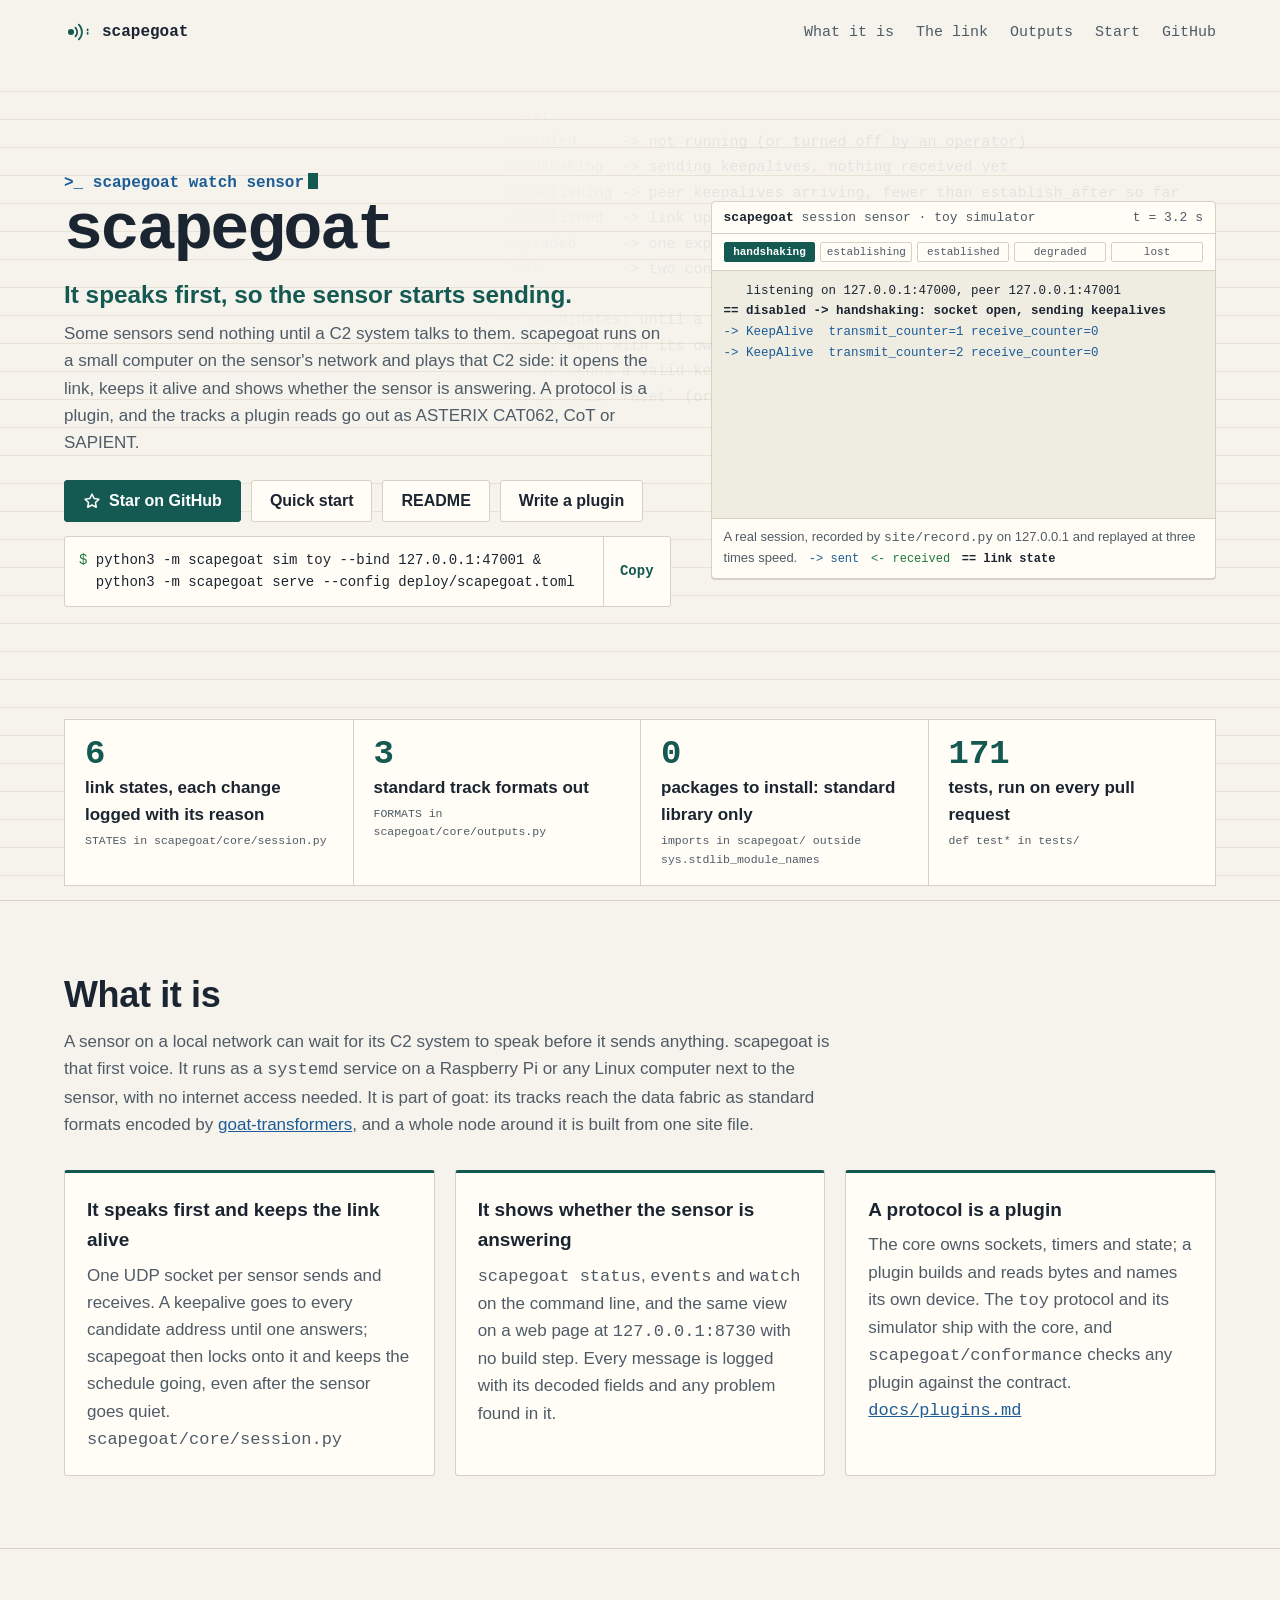
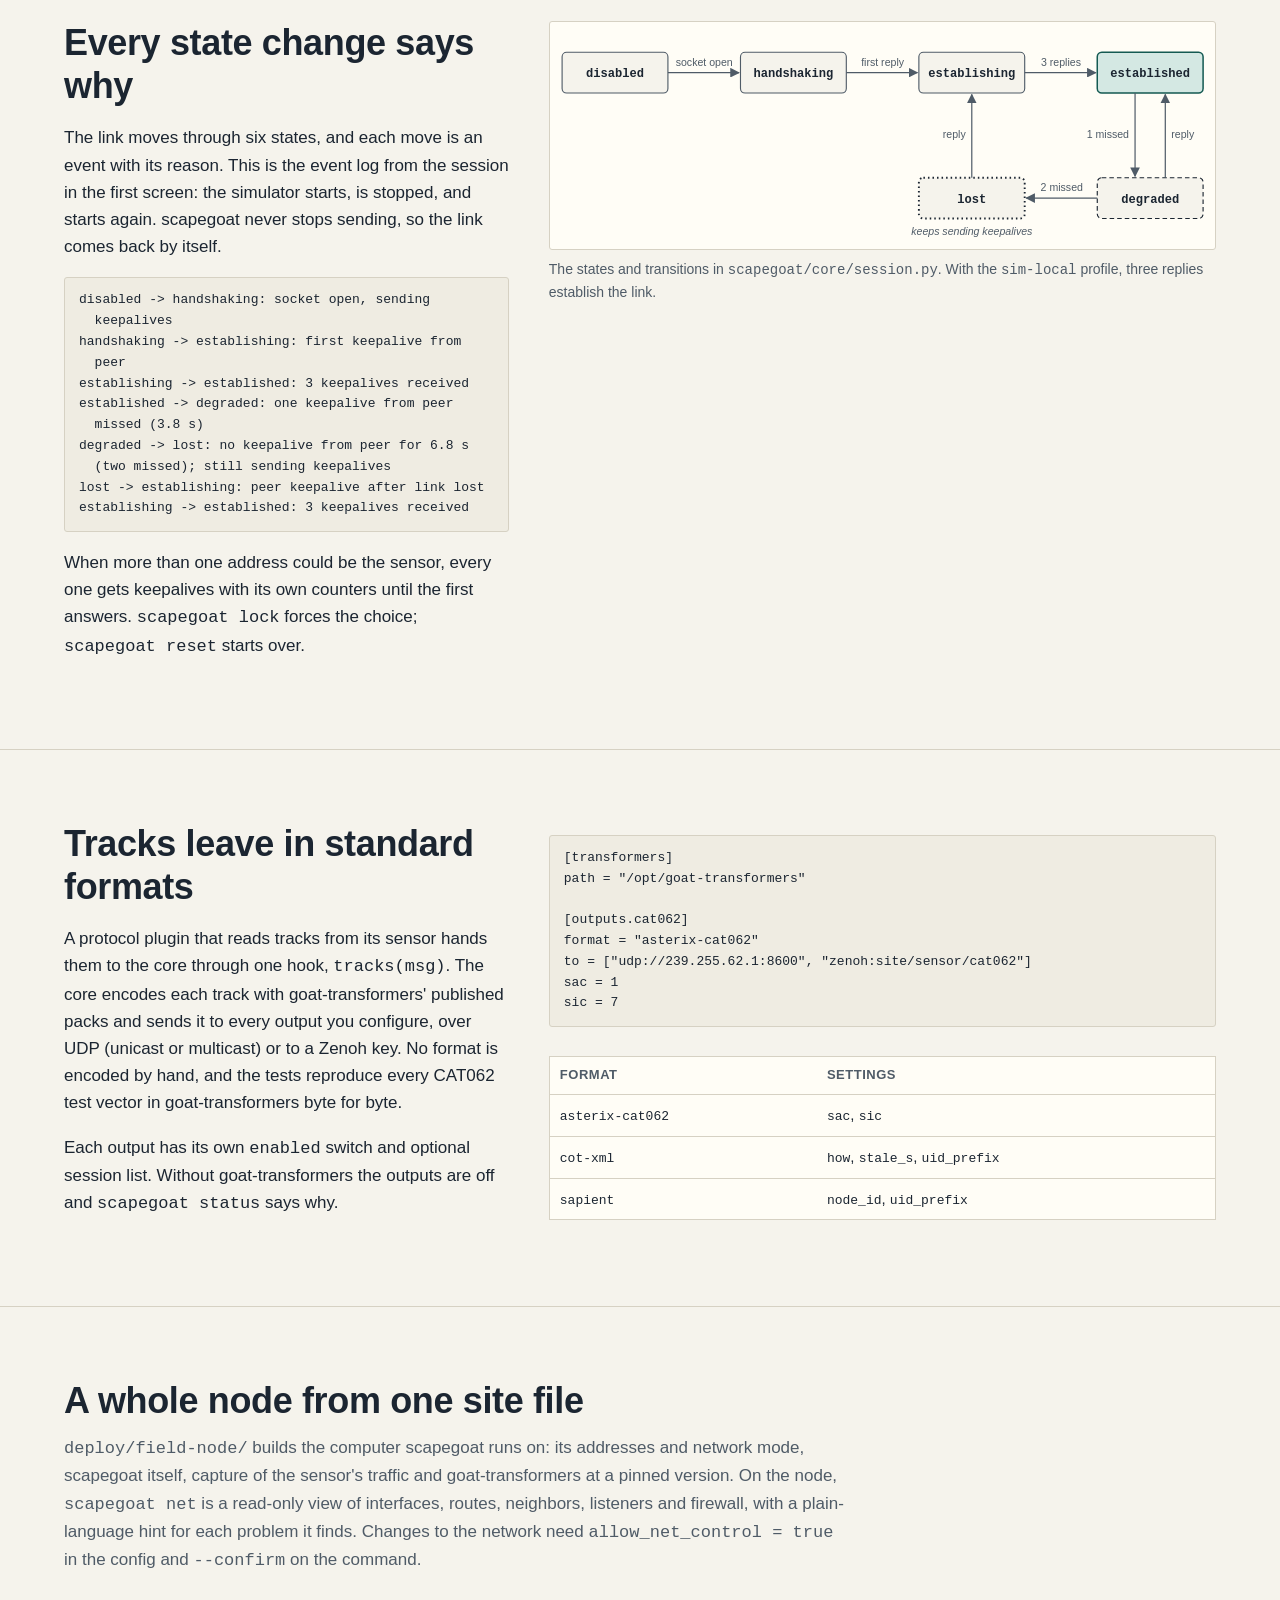
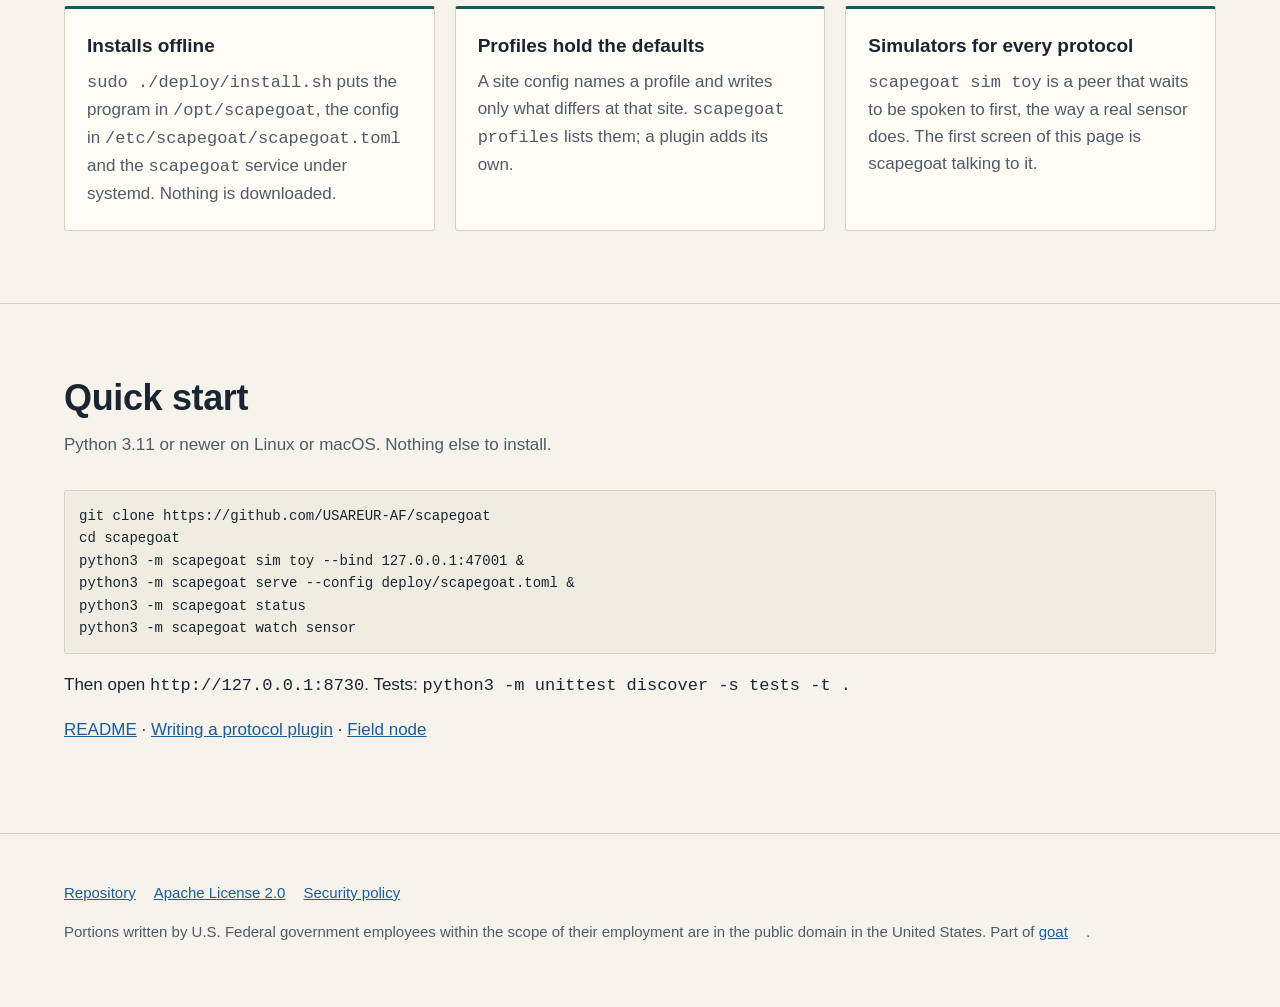
==== site/index.html @ dae33c32 "docs(site): a landing page that replays a real session against the toy simulator usareur-af.github.i" ====
<!doctype html>
<html lang="en">
<head>
<meta charset="utf-8">
<meta name="viewport" content="width=device-width, initial-scale=1">
<title>scapegoat: the C2 side of a sensor link</title>
<meta name="description" content="scapegoat speaks first, so a sensor that waits for its C2 system starts sending. It keeps the link alive, shows whether the sensor is answering, and sends its tracks on as ASTERIX, CoT or SAPIENT.">
<link rel="icon" href="assets/icon.svg" type="image/svg+xml">
<link rel="stylesheet" href="assets/site.css">
</head>
<body>
<div class="wrap">
  <header class="top">
    <a class="brand" href="#top"><img src="assets/icon.svg" width="28" height="28" alt="">scapegoat</a>
    <nav aria-label="Sections">
      <a href="#what">What it is</a><a href="#states">The link</a><a href="#outputs">Outputs</a><a href="#start">Start</a>
      <a class="gh" href="https://github.com/USAREUR-AF/scapegoat">GitHub</a>
    </nav>
  </header>
</div>

<main id="top">
<section class="hero" aria-labelledby="name">
<pre class="bgcode" aria-hidden="true">States:
  disabled     -> not running (or turned off by an operator)
  handshaking  -> sending keepalives, nothing received yet
  establishing -> peer keepalives arriving, fewer than establish_after so far
  established  -> link up
  degraded     -> one expected peer keepalive missed
  lost         -> two consecutive peer keepalives missed (keeps sending)

Peer candidates: until a sensor answers, every keepalive goes to EVERY candidate
address, each with its own LinkState (its own counters). The first candidate
whose IP sends a valid keepalive becomes the locked peer; the others are
dropped until `reset` (or a forced `lock`).</pre>
  <div class="wrap hero-grid">
    <div>
      <p class="prompt">&gt;_ scapegoat watch sensor<span class="cur" aria-hidden="true"></span></p>
      <h1 class="wordmark" id="name">scapegoat</h1>
      <p class="tagline">It speaks first, so the sensor starts sending.</p>
      <p class="lede">Some sensors send nothing until a C2 system talks to them. scapegoat runs on a small computer on the sensor's network and plays that C2 side: it opens the link, keeps it alive and shows whether the sensor is answering. A protocol is a plugin, and the tracks a plugin reads go out as ASTERIX CAT062, CoT or SAPIENT.</p>
      <div class="buttons">
        <a class="btn star" href="https://github.com/USAREUR-AF/scapegoat"><svg viewBox="0 0 24 24" aria-hidden="true"><path fill="none" stroke="currentColor" stroke-width="2" stroke-linejoin="round" d="M12 2.8l2.8 5.8 6.4.9-4.6 4.5 1.1 6.3L12 17.3l-5.7 3 1.1-6.3-4.6-4.5 6.4-.9z"/></svg>Star on GitHub</a>
        <a class="btn" href="#start">Quick start</a>
        <a class="btn" href="https://github.com/USAREUR-AF/scapegoat#readme">README</a>
        <a class="btn" href="https://github.com/USAREUR-AF/scapegoat/blob/main/docs/plugins.md">Write a plugin</a>
      </div>
      <div class="cmd"><pre data-box="command"><span class="ln"><span class="dollar">$ </span><code id="c-start">python3 <span class="w">-m</span> scapegoat sim toy <span class="w">--bind</span> <span class="w">127.0.0.1:47001</span> &amp; python3 <span class="w">-m</span> scapegoat serve <span class="w">--config</span> <span class="w">deploy/scapegoat.toml</span></code></span></pre><button class="copy" type="button" data-copy="c-start">Copy</button></div>
    </div>

    <div class="stage" role="img" aria-label="A recorded scapegoat session against the toy simulator, replayed. scapegoat sends keepalives with no answer, the simulator starts and answers, and the link goes from handshaking to establishing to established. The simulator is stopped: one missed keepalive makes the link degraded, a second makes it lost, and scapegoat keeps sending. The simulator starts again and the link is established again.">
      <div class="stage-head"><span><b>scapegoat</b> session sensor &middot; toy simulator</span><span id="stage-clock">t = 37.9 s</span></div>
      <ol class="ladder" id="ladder" aria-hidden="true">
        <li data-s="handshaking">handshaking</li><li data-s="establishing">establishing</li><li data-s="established" class="on">established</li><li data-s="degraded">degraded</li><li data-s="lost">lost</li>
      </ol>
      <pre class="stage-lines" id="stage-lines" aria-hidden="true"><span class="st">== lost -&gt; establishing: peer keepalive after link lost</span>
<span class="rx">&lt;- Data       payload='tick 1'</span>
<span class="rx">&lt;- KeepAlive  transmit_counter=2 receive_counter=10</span>
<span class="tx">-&gt; KeepAlive  transmit_counter=11 receive_counter=2</span>
<span class="rx">&lt;- Data       payload='tick 2'</span>
<span class="rx">&lt;- KeepAlive  transmit_counter=3 receive_counter=11</span>
<span class="st">== establishing -&gt; established: 3 keepalives received</span>
<span class="tx">-&gt; KeepAlive  transmit_counter=12 receive_counter=3</span></pre>
      <div class="stage-foot">A real session, recorded by <code>site/record.py</code> on 127.0.0.1 and replayed at three times speed. <span class="k-tx">-&gt; sent</span> <span class="k-rx">&lt;- received</span> <span class="k-st">== link state</span></div>
    </div>
  </div>

  <div class="wrap">
    <div class="numbers">
      <div><span class="n" data-measure="states">6</span><span class="l">link states, each change logged with its reason</span><code>STATES in scapegoat/core/session.py</code></div>
      <div><span class="n" data-measure="formats">3</span><span class="l">standard track formats out</span><code>FORMATS in scapegoat/core/outputs.py</code></div>
      <div><span class="n" data-measure="packages">0</span><span class="l">packages to install: standard library only</span><code>imports in scapegoat/ outside sys.stdlib_module_names</code></div>
      <div><span class="n" data-measure="tests">171</span><span class="l">tests, run on every pull request</span><code>def test* in tests/</code></div>
    </div>
  </div>
</section>

<section class="band" id="what">
  <div class="wrap">
    <h2>What it is</h2>
    <p class="sub">A sensor on a local network can wait for its C2 system to speak before it sends anything. scapegoat is that first voice. It runs as a <code>systemd</code> service on a Raspberry Pi or any Linux computer next to the sensor, with no internet access needed. It is part of goat: its tracks reach the data fabric as standard formats encoded by <a href="https://usareur-af.github.io/goat-transformers/">goat-transformers</a>, and a whole node around it is built from one site file.</p>
    <div class="cards">
      <div class="card"><h3>It speaks first and keeps the link alive</h3><p>One UDP socket per sensor sends and receives. A keepalive goes to every candidate address until one answers; scapegoat then locks onto it and keeps the schedule going, even after the sensor goes quiet. <code>scapegoat/core/session.py</code></p></div>
      <div class="card"><h3>It shows whether the sensor is answering</h3><p><code>scapegoat status</code>, <code>events</code> and <code>watch</code> on the command line, and the same view on a web page at <code>127.0.0.1:8730</code> with no build step. Every message is logged with its decoded fields and any problem found in it.</p></div>
      <div class="card"><h3>A protocol is a plugin</h3><p>The core owns sockets, timers and state; a plugin builds and reads bytes and names its own device. The <code>toy</code> protocol and its simulator ship with the core, and <code>scapegoat/conformance</code> checks any plugin against the contract. <a href="https://github.com/USAREUR-AF/scapegoat/blob/main/docs/plugins.md"><code>docs/plugins.md</code></a></p></div>
    </div>
  </div>
</section>

<section class="band" id="states">
  <div class="wrap feature">
    <div>
      <h2>Every state change says why</h2>
      <p>The link moves through six states, and each move is an event with its reason. This is the event log from the session in the first screen: the simulator starts, is stopped, and starts again. scapegoat never stops sending, so the link comes back by itself.</p>
      <pre class="json" data-box="output" id="event-log"><span class="ln">disabled -&gt; handshaking: socket open, sending keepalives</span><span class="ln">handshaking -&gt; establishing: first keepalive from peer</span><span class="ln">establishing -&gt; established: 3 keepalives received</span><span class="ln">established -&gt; degraded: one keepalive from peer missed (3.8 s)</span><span class="ln">degraded -&gt; lost: no keepalive from peer for 6.8 s (two missed); still sending keepalives</span><span class="ln">lost -&gt; establishing: peer keepalive after link lost</span><span class="ln">establishing -&gt; established: 3 keepalives received</span></pre>
      <p>When more than one address could be the sensor, every one gets keepalives with its own counters until the first answers. <code>scapegoat lock</code> forces the choice; <code>scapegoat reset</code> starts over.</p>
    </div>
    <figure>
      <svg class="fsm" viewBox="0 0 880 300" role="img" aria-label="The link state machine. disabled goes to handshaking when the socket opens. handshaking goes to establishing on the first reply. establishing goes to established after three replies. established goes to degraded when one keepalive is missed; degraded goes back to established on a reply, or to lost when a second is missed. lost goes to establishing on a reply.">
        <defs><marker id="ah" viewBox="0 0 10 10" refX="9" refY="5" markerWidth="8" markerHeight="8" orient="auto-start-reverse"><path d="M0 0L10 5L0 10z" class="fh"/></marker></defs>
        <g class="b"><rect x="16" y="40" width="140" height="54" rx="6"/><text x="86" y="73">disabled</text></g>
        <g class="b"><rect x="252" y="40" width="140" height="54" rx="6"/><text x="322" y="73">handshaking</text></g>
        <g class="b"><rect x="488" y="40" width="140" height="54" rx="6"/><text x="558" y="73">establishing</text></g>
        <g class="b up"><rect x="724" y="40" width="140" height="54" rx="6"/><text x="794" y="73">established</text></g>
        <g class="b dn"><rect x="488" y="206" width="140" height="54" rx="6"/><text x="558" y="239">lost</text></g>
        <g class="b dg"><rect x="724" y="206" width="140" height="54" rx="6"/><text x="794" y="239">degraded</text></g>
        <path class="a" d="M156 67H250" marker-end="url(#ah)"/><text class="l" x="204" y="58">socket open</text>
        <path class="a" d="M392 67H486" marker-end="url(#ah)"/><text class="l" x="440" y="58">first reply</text>
        <path class="a" d="M628 67H722" marker-end="url(#ah)"/><text class="l" x="676" y="58">3 replies</text>
        <path class="a" d="M774 94V204" marker-end="url(#ah)"/><text class="l e" x="766" y="154">1 missed</text>
        <path class="a" d="M814 206V96" marker-end="url(#ah)"/><text class="l s" x="822" y="154">reply</text>
        <path class="a" d="M724 233H630" marker-end="url(#ah)"/><text class="l" x="677" y="224">2 missed</text>
        <path class="a" d="M558 206V96" marker-end="url(#ah)"/><text class="l e" x="550" y="154">reply</text>
        <text class="n" x="558" y="282">keeps sending keepalives</text>
      </svg>
      <figcaption>The states and transitions in <code>scapegoat/core/session.py</code>. With the <code>sim-local</code> profile, three replies establish the link.</figcaption>
    </figure>
  </div>
</section>

<section class="band" id="outputs">
  <div class="wrap feature">
    <div>
      <h2>Tracks leave in standard formats</h2>
      <p>A protocol plugin that reads tracks from its sensor hands them to the core through one hook, <code>tracks(msg)</code>. The core encodes each track with goat-transformers' published packs and sends it to every output you configure, over UDP (unicast or multicast) or to a Zenoh key. No format is encoded by hand, and the tests reproduce every CAT062 test vector in goat-transformers byte for byte.</p>
      <p>Each output has its own <code>enabled</code> switch and optional session list. Without goat-transformers the outputs are off and <code>scapegoat status</code> says why.</p>
    </div>
    <div>
      <pre class="json" data-box="output"><span class="ln">[transformers]</span><span class="ln">path = "/opt/goat-transformers"</span><span class="ln"> </span><span class="ln">[outputs.cat062]</span><span class="ln">format = "asterix-cat062"</span><span class="ln">to = ["udp://239.255.62.1:8600", "zenoh:site/sensor/cat062"]</span><span class="ln">sac = 1</span><span class="ln">sic = 7</span></pre>
      <div class="scroll"><table>
        <thead><tr><th>Format</th><th>Settings</th></tr></thead>
        <tbody>
          <tr><td><code>asterix-cat062</code></td><td><code>sac</code>, <code>sic</code></td></tr>
          <tr><td><code>cot-xml</code></td><td><code>how</code>, <code>stale_s</code>, <code>uid_prefix</code></td></tr>
          <tr><td><code>sapient</code></td><td><code>node_id</code>, <code>uid_prefix</code></td></tr>
        </tbody>
      </table></div>
    </div>
  </div>
</section>

<section class="band" id="node">
  <div class="wrap">
    <h2>A whole node from one site file</h2>
    <p class="sub"><code>deploy/field-node/</code> builds the computer scapegoat runs on: its addresses and network mode, scapegoat itself, capture of the sensor's traffic and goat-transformers at a pinned version. On the node, <code>scapegoat net</code> is a read-only view of interfaces, routes, neighbors, listeners and firewall, with a plain-language hint for each problem it finds. Changes to the network need <code>allow_net_control = true</code> in the config and <code>--confirm</code> on the command.</p>
    <div class="cards">
      <div class="card"><h3>Installs offline</h3><p><code>sudo ./deploy/install.sh</code> puts the program in <code>/opt/scapegoat</code>, the config in <code>/etc/scapegoat/scapegoat.toml</code> and the <code>scapegoat</code> service under systemd. Nothing is downloaded.</p></div>
      <div class="card"><h3>Profiles hold the defaults</h3><p>A site config names a profile and writes only what differs at that site. <code>scapegoat profiles</code> lists them; a plugin adds its own.</p></div>
      <div class="card"><h3>Simulators for every protocol</h3><p><code>scapegoat sim toy</code> is a peer that waits to be spoken to first, the way a real sensor does. The first screen of this page is scapegoat talking to it.</p></div>
    </div>
  </div>
</section>

<section class="band" id="start">
  <div class="wrap">
    <h2>Quick start</h2>
    <p class="sub">Python 3.11 or newer on Linux or macOS. Nothing else to install.</p>
    <pre class="block" data-box="command"><span class="ln">git clone <span class="w">https://github.com/USAREUR-AF/scapegoat</span>
</span><span class="ln">cd <span class="w">scapegoat</span>
</span><span class="ln">python3 -m scapegoat sim toy --bind 127.0.0.1:47001 &amp;
</span><span class="ln">python3 -m scapegoat serve --config <span class="w">deploy/scapegoat.toml</span> &amp;
</span><span class="ln">python3 -m scapegoat status
</span><span class="ln">python3 -m scapegoat watch sensor</span></pre>
    <p>Then open <code>http://127.0.0.1:8730</code>. Tests: <code>python3 -m unittest discover -s tests -t .</code></p>
    <p><a href="https://github.com/USAREUR-AF/scapegoat#readme">README</a> &middot; <a href="https://github.com/USAREUR-AF/scapegoat/blob/main/docs/plugins.md">Writing a protocol plugin</a> &middot; <a href="https://github.com/USAREUR-AF/scapegoat/blob/main/deploy/field-node/README.md">Field node</a></p>
  </div>
</section>
</main>

<footer>
  <div class="wrap">
    <p><a href="https://github.com/USAREUR-AF/scapegoat">Repository</a><a href="https://github.com/USAREUR-AF/scapegoat/blob/main/LICENSE">Apache License 2.0</a><a href="https://github.com/USAREUR-AF/scapegoat/blob/main/SECURITY.md">Security policy</a></p>
    <p>Portions written by U.S. Federal government employees within the scope of their employment are in the public domain in the United States. Part of <a href="https://github.com/USAREUR-AF/goatcore">goat</a>.</p>
  </div>
</footer>
<script src="assets/site.js" defer></script>
</body>
</html>
---- site/assets/site.css ----
/* A radio operator's log: ruled paper, the call (sent) in ink blue, the answer
   (received) in dark green, the state of the link on its own line. A missed answer
   is shown dashed and grey, never red. System fonts only. */
:root {
  --paper: #f5f3ec; --panel: #fffdf6; --ink: #1b2531; --quiet: #4f5b67; --rule: #d6d1c3; --grid: #e7e2d4;
  --accent: #145a52; --accent-soft: #d4e8e3; --on-accent: #ffffff; --track: #1d5c97; --track-2: #4a5a6a;
  --good: #1f7a3d; --bad: #8a2a1f; --code-bg: #efece2;
  --mono: ui-monospace, "SF Mono", SFMono-Regular, Menlo, Consolas, "Liberation Mono", monospace;
  --sans: -apple-system, BlinkMacSystemFont, "Segoe UI", "Noto Sans", Helvetica, Arial, sans-serif;
  color-scheme: light dark;
}
@media (prefers-color-scheme: dark) {
  :root {
    --paper: #0d1520; --panel: #111c29; --ink: #e5ebf1; --quiet: #9eabb8; --rule: #253344; --grid: #172331;
    --accent: #6fd0c0; --accent-soft: #15302c; --on-accent: #0e140c; --track: #7db8ec; --track-2: #a9b6c3;
    --good: #5fcf86; --bad: #ee9082; --code-bg: #0a111a;
  }
}
* { box-sizing: border-box; }
html { scroll-behavior: smooth; }
@media (prefers-reduced-motion: reduce) { html { scroll-behavior: auto; } }
body { margin: 0; background: var(--paper); color: var(--ink); font: 17px/1.6 var(--sans); }
a { color: var(--track); }
a:focus-visible, button:focus-visible { outline: 3px solid var(--accent); outline-offset: 2px; }
code, pre { font-family: var(--mono); }
.wrap { max-width: 1200px; margin: 0 auto; padding: 0 24px; }
@media (max-width: 600px) { .wrap { padding: 0 16px; } }

/* top bar */
.top { position: relative; z-index: 2; height: 64px; display: flex; align-items: center; justify-content: space-between; gap: 16px; }
.brand { display: flex; align-items: center; gap: 10px; color: var(--ink); text-decoration: none; font: 700 16px var(--mono); }
.brand img { width: 28px; height: 28px; }
.top nav { display: flex; gap: 22px; font: 15px var(--mono); }
.top nav a { color: var(--quiet); text-decoration: none; }
.top nav a:hover { color: var(--ink); }
@media (max-width: 720px) { .top nav a:not(.gh) { display: none; } }

/* hero: fills the first screen; the numbers strip sits at its bottom edge */
.hero { position: relative; overflow: hidden; min-height: calc(100svh - 64px); display: flex; flex-direction: column;
  background-image: linear-gradient(var(--grid) 1px, transparent 1px);
  background-size: 100% 28px; background-position: 0 -1px; }
.bgcode { position: absolute; inset: 0 0 auto auto; width: 62%; margin: 0; padding: 40px 0 0; color: var(--ink); opacity: .07;
  font: 15px/1.7 var(--mono); white-space: pre; pointer-events: none; user-select: none;
  -webkit-mask-image: linear-gradient(90deg, transparent, #000 30%); mask-image: linear-gradient(90deg, transparent, #000 30%); }
.hero-grid { position: relative; flex: 1; display: grid; grid-template-columns: minmax(0, 1.2fr) minmax(0, 1fr); gap: 40px; align-items: center; padding-top: 24px; padding-bottom: 28px; }
.prompt { font: 600 16px var(--mono); color: var(--track); margin: 0 0 6px; }
.prompt .cur { display: inline-block; width: .6em; height: 1.05em; vertical-align: -.15em; background: var(--accent); margin-left: 4px; animation: blink 1.1s steps(1) infinite; }
@keyframes blink { 50% { opacity: 0; } }
.wordmark { font: 900 clamp(30px, 5.1vw, 80px)/1.02 var(--mono); letter-spacing: -0.04em; margin: 0; white-space: nowrap; }
.page-title { font: 900 clamp(28px, 4.2vw, 56px)/1.08 var(--mono); letter-spacing: -0.03em; margin: 0; }
.card h3 a { color: inherit; }
.tagline { font-weight: 700; font-size: clamp(19px, 1.9vw, 25px); line-height: 1.3; color: var(--accent); margin: 14px 0 10px; }
.lede { color: var(--quiet); margin: 0 0 24px; max-width: 38em; }
.buttons { display: flex; flex-wrap: wrap; gap: 10px; margin-bottom: 14px; }
.btn { display: inline-flex; align-items: center; gap: 8px; padding: 11px 18px; border: 1px solid var(--rule); background: var(--panel);
  color: var(--ink); font: 700 16px var(--sans); text-decoration: none; border-radius: 3px; }
.btn svg { width: 18px; height: 18px; }
.btn.star { background: var(--accent); border-color: var(--accent); color: var(--on-accent); }
.btn:hover { border-color: var(--ink); }
.cmd { display: flex; align-items: stretch; border: 1px solid var(--rule); background: var(--panel); border-radius: 3px; max-width: 640px; }
.cmd pre { flex: 1; margin: 0; padding: 12px 14px; font-size: 14px; overflow-x: auto; white-space: pre-wrap; overflow-wrap: anywhere; min-width: 0; }
.cmd .dollar { color: var(--good); user-select: none; }
.copy { border: 0; border-left: 1px solid var(--rule); background: none; color: var(--accent); font: 700 14px var(--mono); padding: 0 16px; cursor: pointer; }


/* numbers strip */
.numbers { position: relative; display: grid; grid-template-columns: repeat(4, 1fr); border: 1px solid var(--rule); background: var(--panel); margin-bottom: 14px; }
.numbers > div { padding: 16px 20px; border-left: 1px solid var(--rule); min-width: 0; }
.numbers > div:first-child { border-left: 0; }
.numbers .n { display: block; font: 800 34px/1.1 var(--mono); color: var(--accent); }
.numbers .l { display: block; font-weight: 700; }
.numbers code { display: block; font-size: 11.5px; color: var(--quiet); overflow-wrap: anywhere; margin-top: 4px; }

@media (max-width: 960px) {
  .hero-grid { grid-template-columns: minmax(0, 1fr); gap: 28px; }
  .bgcode { width: 100%; white-space: pre-wrap; overflow-wrap: anywhere; }
  .numbers { grid-template-columns: repeat(2, 1fr); }
  .numbers > div:nth-child(3) { border-left: 0; }
  .numbers > div:nth-child(n+3) { border-top: 1px solid var(--rule); }
}
@media (max-width: 600px) {
  .hero-grid { padding-top: 8px; }
  .prompt { font-size: 14px; }
  .bgcode { opacity: .045; }
  .lede { font-size: 16px; margin-bottom: 18px; }
  .btn { padding: 10px 14px; font-size: 15px; }
  .cmd pre { font-size: 12.5px; }
  .numbers .n { font-size: 26px; }
  .numbers > div { padding: 12px 14px; }
}

/* sections */
section.band { padding: 72px 0; border-top: 1px solid var(--rule); }
h2 { font-size: clamp(26px, 3vw, 36px); line-height: 1.2; margin: 0 0 12px; letter-spacing: -0.01em; }
h3 { font-size: 19px; margin: 0 0 6px; }
.sub { color: var(--quiet); max-width: 46em; margin: 0 0 32px; }
.cards { display: grid; grid-template-columns: repeat(3, 1fr); gap: 20px; }
.card { background: var(--panel); border: 1px solid var(--rule); border-top: 3px solid var(--accent); padding: 22px; border-radius: 3px; }
.card p { margin: 0; color: var(--quiet); }
.cards.four { grid-template-columns: repeat(4, 1fr); }
@media (max-width: 1100px) { .cards.four { grid-template-columns: repeat(2, 1fr); } }
@media (max-width: 860px) { .cards, .cards.four { grid-template-columns: 1fr; } }
.status { display: inline-block; font: 700 12px var(--mono); letter-spacing: .04em; text-transform: uppercase; color: var(--ink); border: 1px solid var(--quiet); border-radius: 2px; padding: 2px 7px; margin-bottom: 10px; }
.after .status, .card p .status { margin: 0; vertical-align: 1px; }
.after { margin: 28px 0 0; max-width: 46em; }
.feature { display: grid; grid-template-columns: minmax(0, 1fr) minmax(0, 1.5fr); gap: 40px; align-items: start; }
@media (max-width: 860px) { .feature { grid-template-columns: minmax(0, 1fr); } }
figure { margin: 0; }
figure img { width: 100%; height: auto; display: block; background: var(--panel); border: 1px solid var(--rule); border-radius: 3px; }
figcaption { font-size: 14px; color: var(--quiet); margin-top: 8px; }
.json { background: var(--code-bg); border: 1px solid var(--rule); padding: 12px 14px; font-size: 13px; overflow-x: auto; border-radius: 3px; white-space: pre-wrap; overflow-wrap: anywhere; }
table { border-collapse: collapse; width: 100%; font-size: 15px; }
th, td { text-align: left; padding: 8px 10px; border-bottom: 1px solid var(--rule); vertical-align: top; }
th { font-size: 13px; text-transform: uppercase; letter-spacing: .04em; color: var(--quiet); }
td code { font-size: 13px; overflow-wrap: anywhere; }
.scroll { overflow-x: auto; }
.num { font-family: var(--mono); color: var(--accent); font-weight: 700; }
pre.block { background: var(--code-bg); border: 1px solid var(--rule); padding: 14px; overflow-x: auto; font-size: 14px; border-radius: 3px; white-space: pre-wrap; overflow-wrap: anywhere; }
/* a command shows whole: it wraps at spaces, continuation lines hang two characters in (more for an indented line) */
.cmd pre .ln, pre.block .ln { display: block; padding-left: 2ch; text-indent: -2ch; }
/* output wraps too, its continuation lines hang by --hang */
.json .ln { display: block; padding-left: var(--hang, 2ch); text-indent: calc(-1 * var(--hang, 2ch)); }
/* a word with a hyphen or slash moves to the next line whole, and breaks only if it alone is wider than the box */
pre .ln .w { display: inline-block; max-width: 100%; text-indent: 0; }
footer { border-top: 1px solid var(--rule); padding: 32px 0 48px; color: var(--quiet); font-size: 15px; }
footer a { margin-right: 18px; }

/* the first screen's stage: the real artifact, replayed */
.stage { background: var(--panel); border: 1px solid var(--rule); border-radius: 4px; box-shadow: 0 1px 0 var(--rule); min-width: 0; }
.stage-head { display: flex; justify-content: space-between; gap: 12px; padding: 8px 12px; border-bottom: 1px solid var(--rule); font: 13px var(--mono); color: var(--quiet); }
.stage-head b { color: var(--ink); }
.stage-head span { white-space: nowrap; overflow: hidden; text-overflow: ellipsis; min-width: 0; }
.stage-lines { margin: 0; padding: 10px 12px; min-height: calc(8 * 1.65em + 20px); background: var(--code-bg); font: 12.5px/1.65 var(--mono); color: var(--quiet); white-space: pre-wrap; overflow-wrap: anywhere; }
.stage-lines .ev { color: var(--accent); font-weight: 700; }
.stage-lines .in { color: var(--ink); }
.stage-foot { padding: 8px 12px; font-size: 13px; color: var(--quiet); border-top: 1px solid var(--rule); }

/* the link-state ladder above the replay */
.ladder { list-style: none; margin: 0; padding: 8px 12px; display: grid; grid-template-columns: repeat(5, minmax(0, 1fr)); gap: 5px; border-bottom: 1px solid var(--rule); }
.ladder li { font: 11px var(--mono); padding: 3px 1px; text-align: center; overflow: hidden; text-overflow: ellipsis; white-space: nowrap; border: 1px solid var(--rule); border-radius: 2px; color: var(--quiet); }
.ladder li.on { background: var(--accent); border-color: var(--accent); color: var(--on-accent); font-weight: 700; }
.ladder li.on[data-s="degraded"], .ladder li.on[data-s="lost"] { background: var(--panel); color: var(--ink); border: 2px dashed var(--ink); }
.stage .stage-lines { height: calc(11 * 1.65em + 20px); min-height: 0; overflow: hidden; }
@media (max-width: 600px) { .ladder { grid-template-columns: repeat(3, minmax(0, 1fr)); } .ladder li { font-size: 11px; } .stage .stage-lines { font-size: 11.5px; } }
.stage-lines .tx { color: var(--track); }
.stage-lines .rx { color: var(--good); }
.stage-lines .st { color: var(--ink); font-weight: 700; }
.stage-lines .st.warn { border-bottom: 1px dashed var(--quiet); }
.stage-foot span { font-family: var(--mono); font-size: 12px; margin-left: 8px; white-space: nowrap; }
.stage-foot .k-tx { color: var(--track); } .stage-foot .k-rx { color: var(--good); } .stage-foot .k-st { color: var(--ink); font-weight: 700; }

/* the state machine figure */
.fsm { width: 100%; height: auto; display: block; background: var(--panel); border: 1px solid var(--rule); border-radius: 3px; }
.fsm .b rect { fill: var(--paper); stroke: var(--quiet); stroke-width: 1.5; }
.fsm .b.up rect { fill: var(--accent-soft); stroke: var(--accent); stroke-width: 2; }
.fsm .b.dg rect, .fsm .b.dn rect { stroke: var(--ink); stroke-dasharray: 6 4; }
.fsm .b.dn rect { stroke-dasharray: 2 4; stroke-width: 2.5; }
.fsm text { font: 600 16px var(--mono); fill: var(--ink); text-anchor: middle; }
.fsm .a { stroke: var(--quiet); stroke-width: 1.6; fill: none; }
.fsm .fh { fill: var(--quiet); }
.fsm .l { font: 14px var(--sans); fill: var(--quiet); }
.fsm .l.e { text-anchor: end; } .fsm .l.s { text-anchor: start; }
.fsm .n { font: italic 14px var(--sans); fill: var(--quiet); }
#outputs table { margin-top: 16px; background: var(--panel); border: 1px solid var(--rule); }
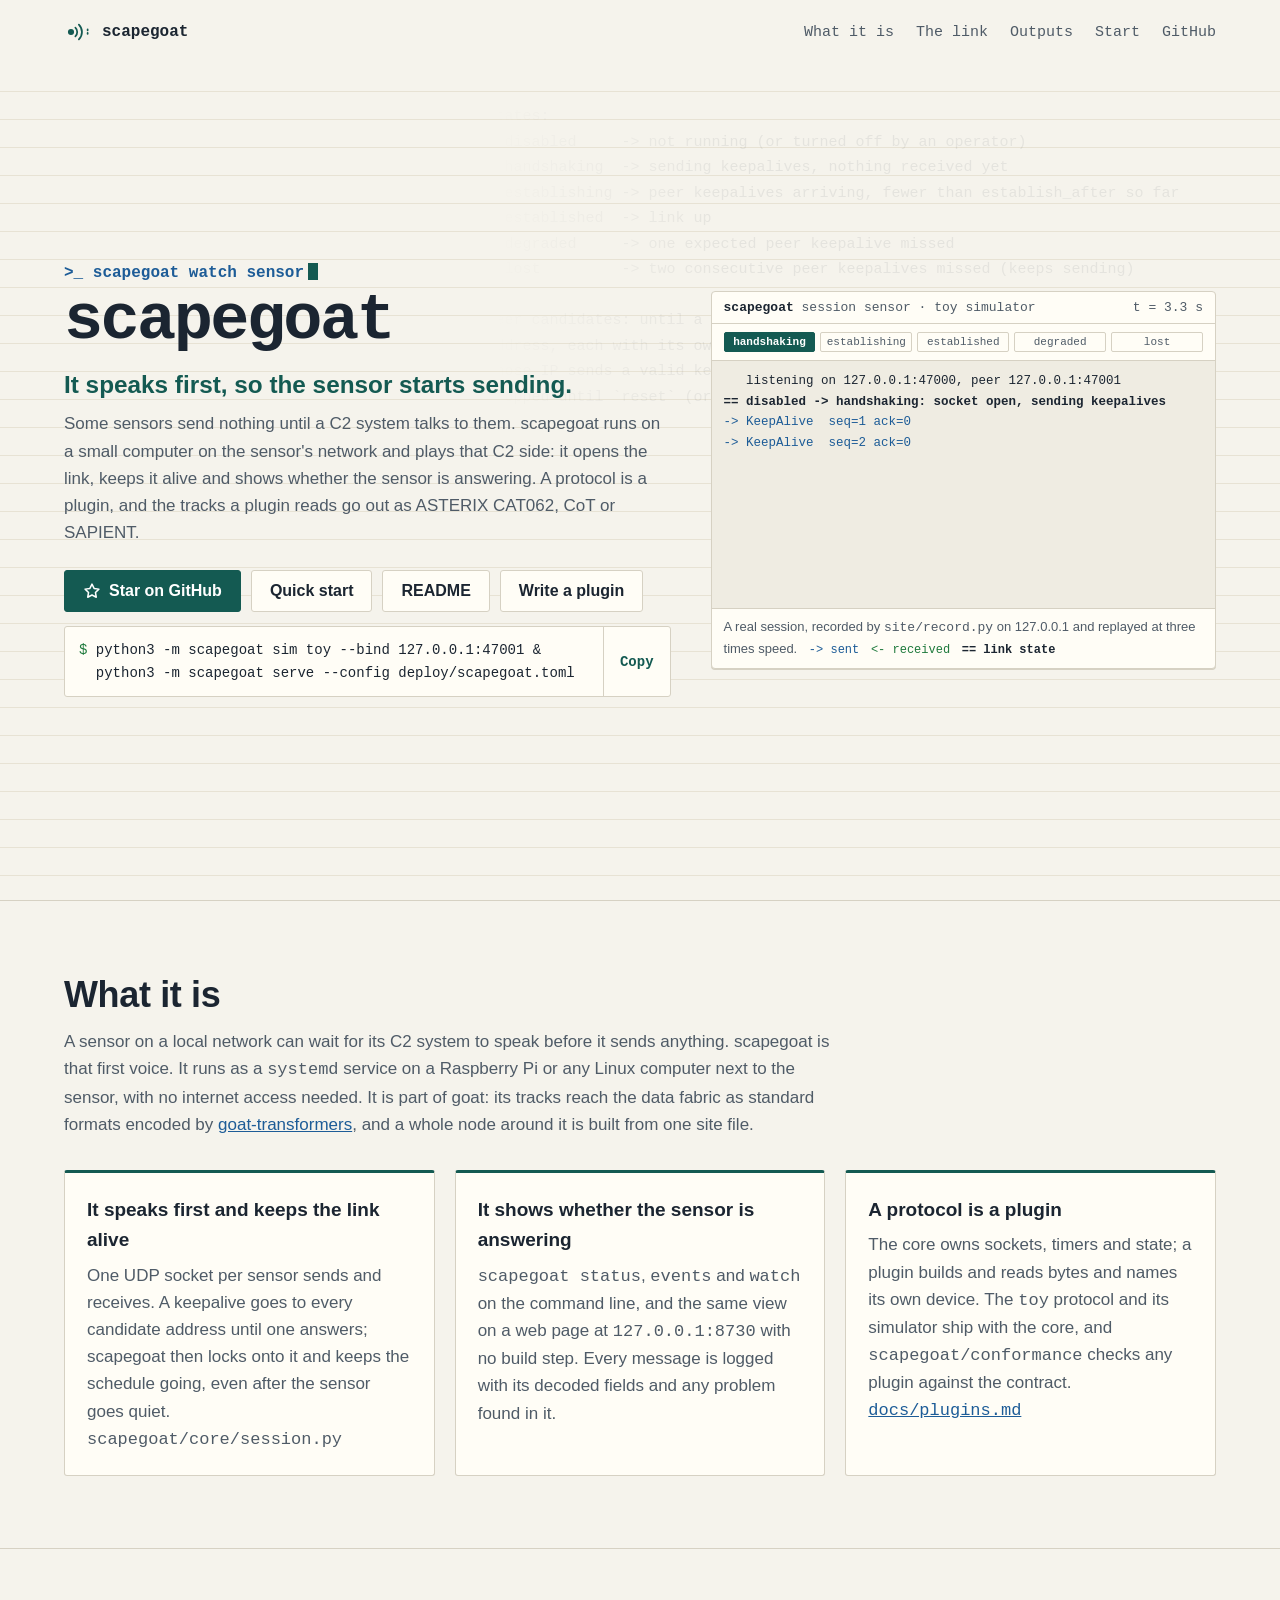
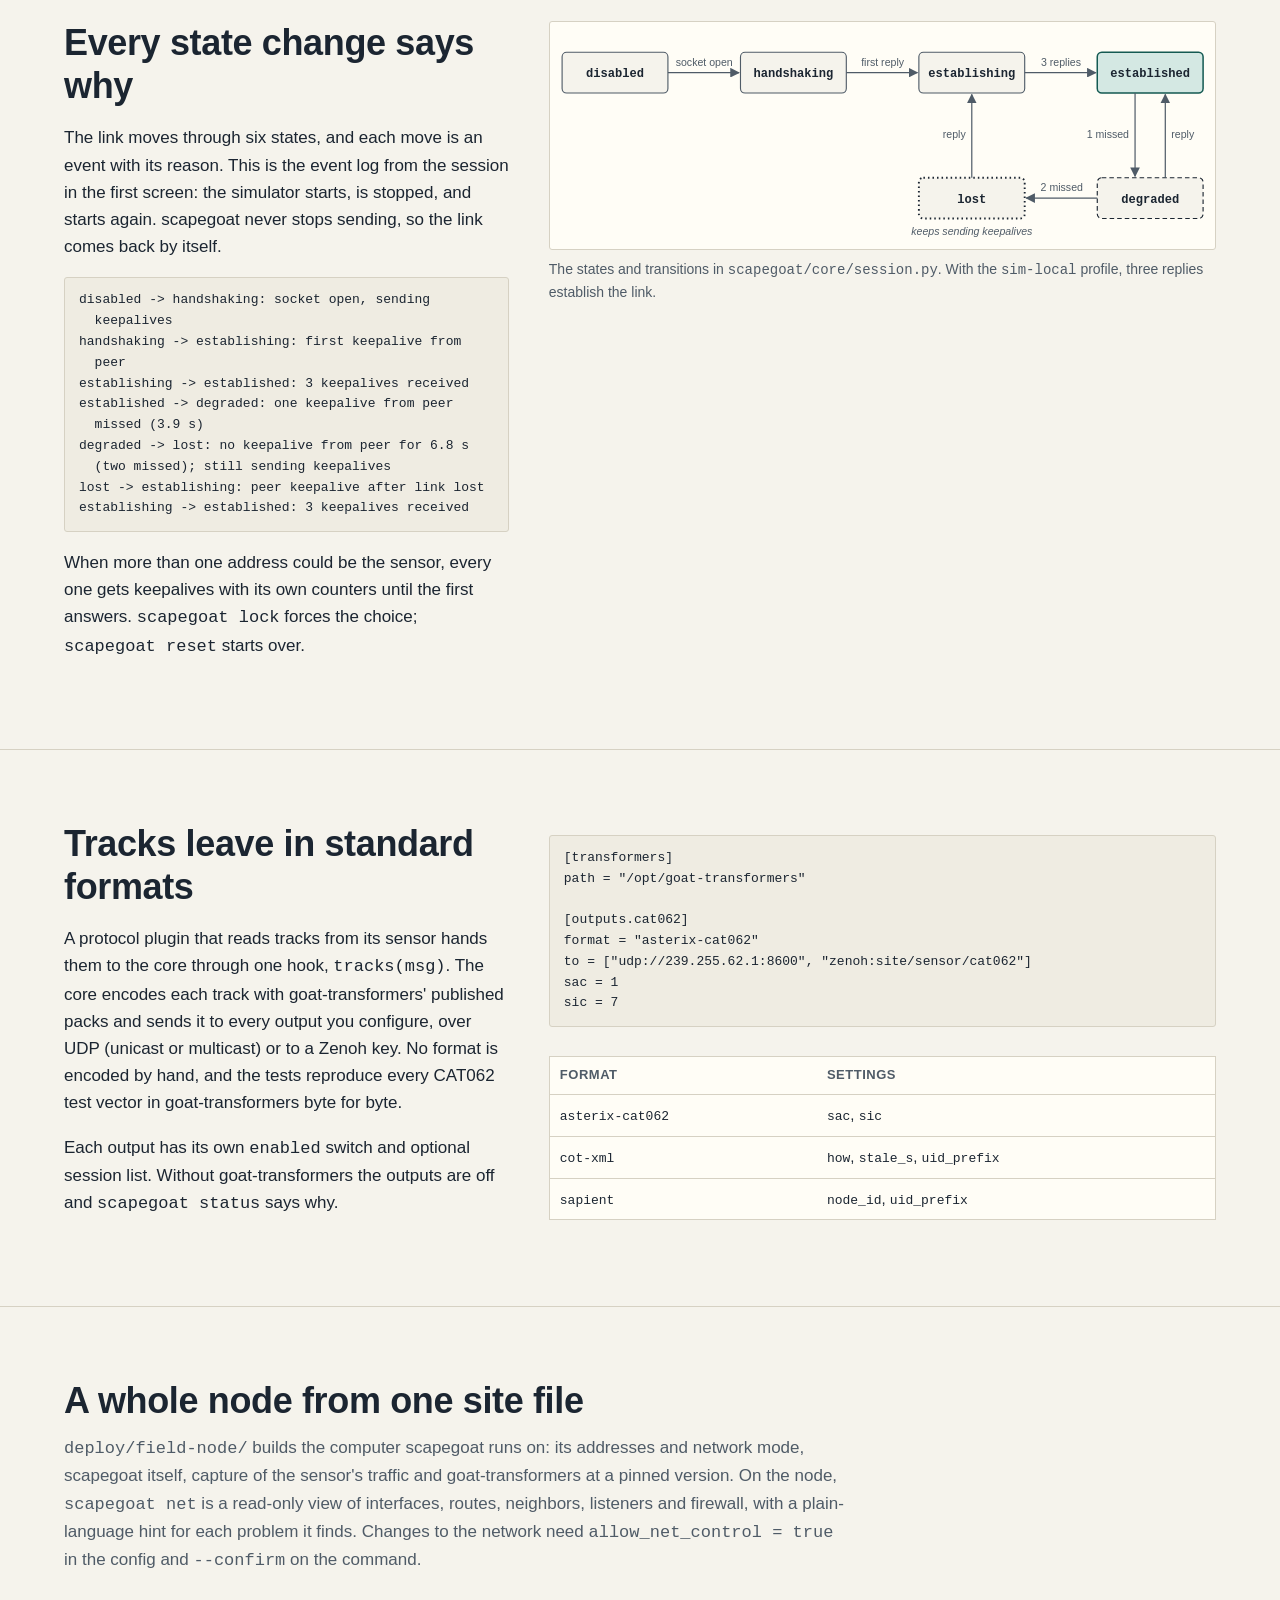
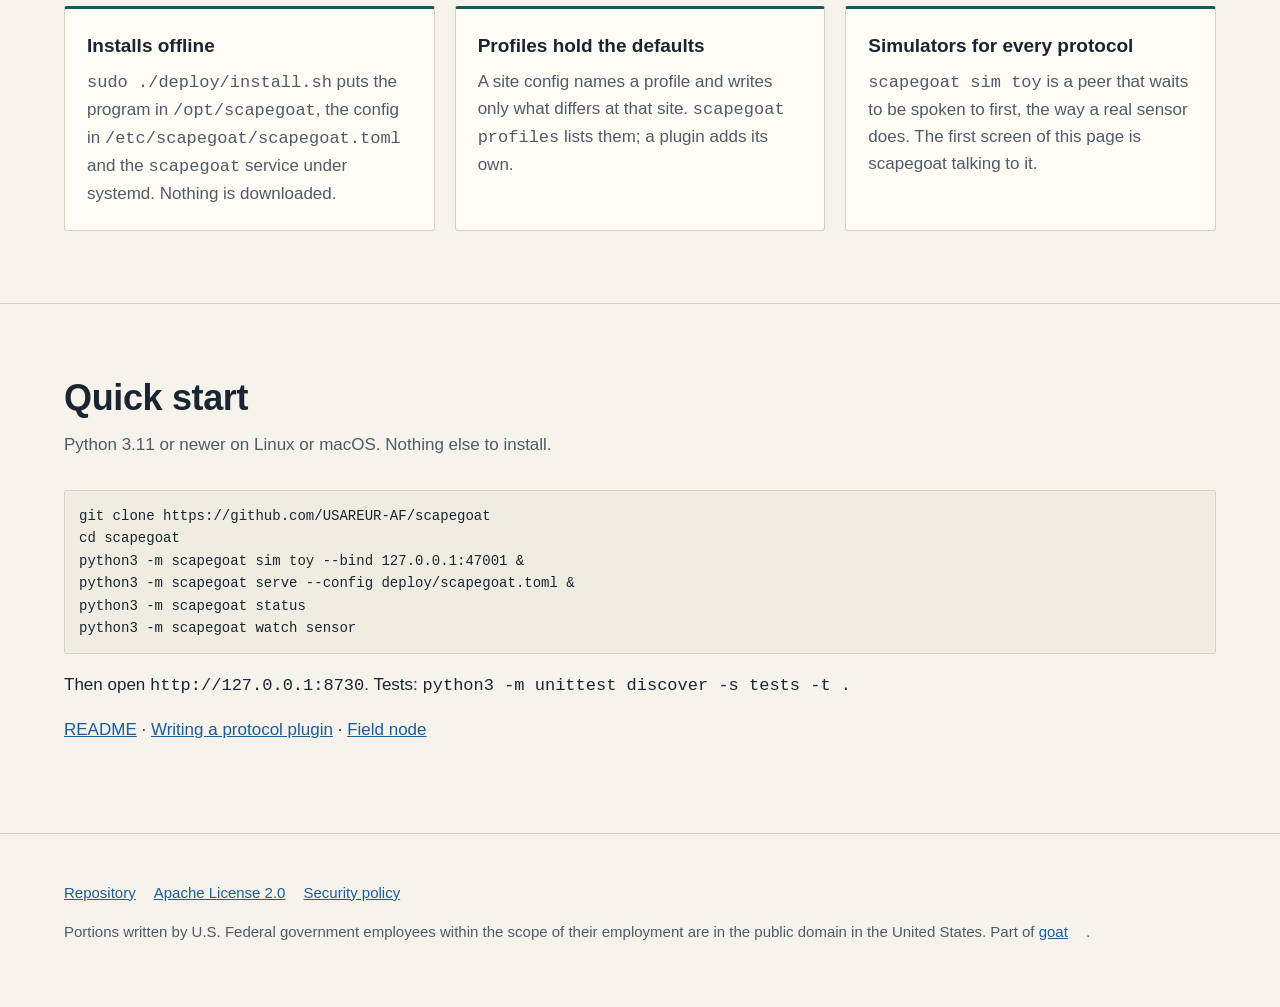
==== commit 8b6fd340: "refactor: a notional toy protocol and a transmit gate named for what it gates - toy: keepalive field" ====
--- a/site/index.html
+++ b/site/index.html
@@ -49,30 +49,22 @@
     </div>
 
     <div class="stage" role="img" aria-label="A recorded scapegoat session against the toy simulator, replayed. scapegoat sends keepalives with no answer, the simulator starts and answers, and the link goes from handshaking to establishing to established. The simulator is stopped: one missed keepalive makes the link degraded, a second makes it lost, and scapegoat keeps sending. The simulator starts again and the link is established again.">
-      <div class="stage-head"><span><b>scapegoat</b> session sensor &middot; toy simulator</span><span id="stage-clock">t = 37.9 s</span></div>
+      <div class="stage-head"><span><b>scapegoat</b> session sensor &middot; toy simulator</span><span id="stage-clock">t = 41.2 s</span></div>
       <ol class="ladder" id="ladder" aria-hidden="true">
         <li data-s="handshaking">handshaking</li><li data-s="establishing">establishing</li><li data-s="established" class="on">established</li><li data-s="degraded">degraded</li><li data-s="lost">lost</li>
       </ol>
-      <pre class="stage-lines" id="stage-lines" aria-hidden="true"><span class="st">== lost -&gt; establishing: peer keepalive after link lost</span>
-<span class="rx">&lt;- Data       payload='tick 1'</span>
-<span class="rx">&lt;- KeepAlive  transmit_counter=2 receive_counter=10</span>
-<span class="tx">-&gt; KeepAlive  transmit_counter=11 receive_counter=2</span>
+      <pre class="stage-lines" id="stage-lines" aria-hidden="true"><span class="tx">-&gt; KeepAlive  seq=12 ack=2</span>
 <span class="rx">&lt;- Data       payload='tick 2'</span>
-<span class="rx">&lt;- KeepAlive  transmit_counter=3 receive_counter=11</span>
 <span class="st">== establishing -&gt; established: 3 keepalives received</span>
-<span class="tx">-&gt; KeepAlive  transmit_counter=12 receive_counter=3</span></pre>
+<span class="rx">&lt;- KeepAlive  seq=3 ack=12</span>
+<span class="tx">-&gt; KeepAlive  seq=13 ack=3</span>
+<span class="rx">&lt;- KeepAlive  seq=4 ack=13</span>
+<span class="tx">-&gt; KeepAlive  seq=14 ack=4</span>
+<span class="rx">&lt;- Data       payload='tick 4'</span></pre>
       <div class="stage-foot">A real session, recorded by <code>site/record.py</code> on 127.0.0.1 and replayed at three times speed. <span class="k-tx">-&gt; sent</span> <span class="k-rx">&lt;- received</span> <span class="k-st">== link state</span></div>
     </div>
   </div>
 
-  <div class="wrap">
-    <div class="numbers">
-      <div><span class="n" data-measure="states">6</span><span class="l">link states, each change logged with its reason</span><code>STATES in scapegoat/core/session.py</code></div>
-      <div><span class="n" data-measure="formats">3</span><span class="l">standard track formats out</span><code>FORMATS in scapegoat/core/outputs.py</code></div>
-      <div><span class="n" data-measure="packages">0</span><span class="l">packages to install: standard library only</span><code>imports in scapegoat/ outside sys.stdlib_module_names</code></div>
-      <div><span class="n" data-measure="tests">171</span><span class="l">tests, run on every pull request</span><code>def test* in tests/</code></div>
-    </div>
-  </div>
 </section>
 
 <section class="band" id="what">
@@ -92,7 +84,7 @@
     <div>
       <h2>Every state change says why</h2>
       <p>The link moves through six states, and each move is an event with its reason. This is the event log from the session in the first screen: the simulator starts, is stopped, and starts again. scapegoat never stops sending, so the link comes back by itself.</p>
-      <pre class="json" data-box="output" id="event-log"><span class="ln">disabled -&gt; handshaking: socket open, sending keepalives</span><span class="ln">handshaking -&gt; establishing: first keepalive from peer</span><span class="ln">establishing -&gt; established: 3 keepalives received</span><span class="ln">established -&gt; degraded: one keepalive from peer missed (3.8 s)</span><span class="ln">degraded -&gt; lost: no keepalive from peer for 6.8 s (two missed); still sending keepalives</span><span class="ln">lost -&gt; establishing: peer keepalive after link lost</span><span class="ln">establishing -&gt; established: 3 keepalives received</span></pre>
+      <pre class="json" data-box="output" id="event-log"><span class="ln">disabled -&gt; handshaking: socket open, sending keepalives</span><span class="ln">handshaking -&gt; establishing: first keepalive from peer</span><span class="ln">establishing -&gt; established: 3 keepalives received</span><span class="ln">established -&gt; degraded: one keepalive from peer missed (3.9 s)</span><span class="ln">degraded -&gt; lost: no keepalive from peer for 6.8 s (two missed); still sending keepalives</span><span class="ln">lost -&gt; establishing: peer keepalive after link lost</span><span class="ln">establishing -&gt; established: 3 keepalives received</span></pre>
       <p>When more than one address could be the sensor, every one gets keepalives with its own counters until the first answers. <code>scapegoat lock</code> forces the choice; <code>scapegoat reset</code> starts over.</p>
     </div>
     <figure>
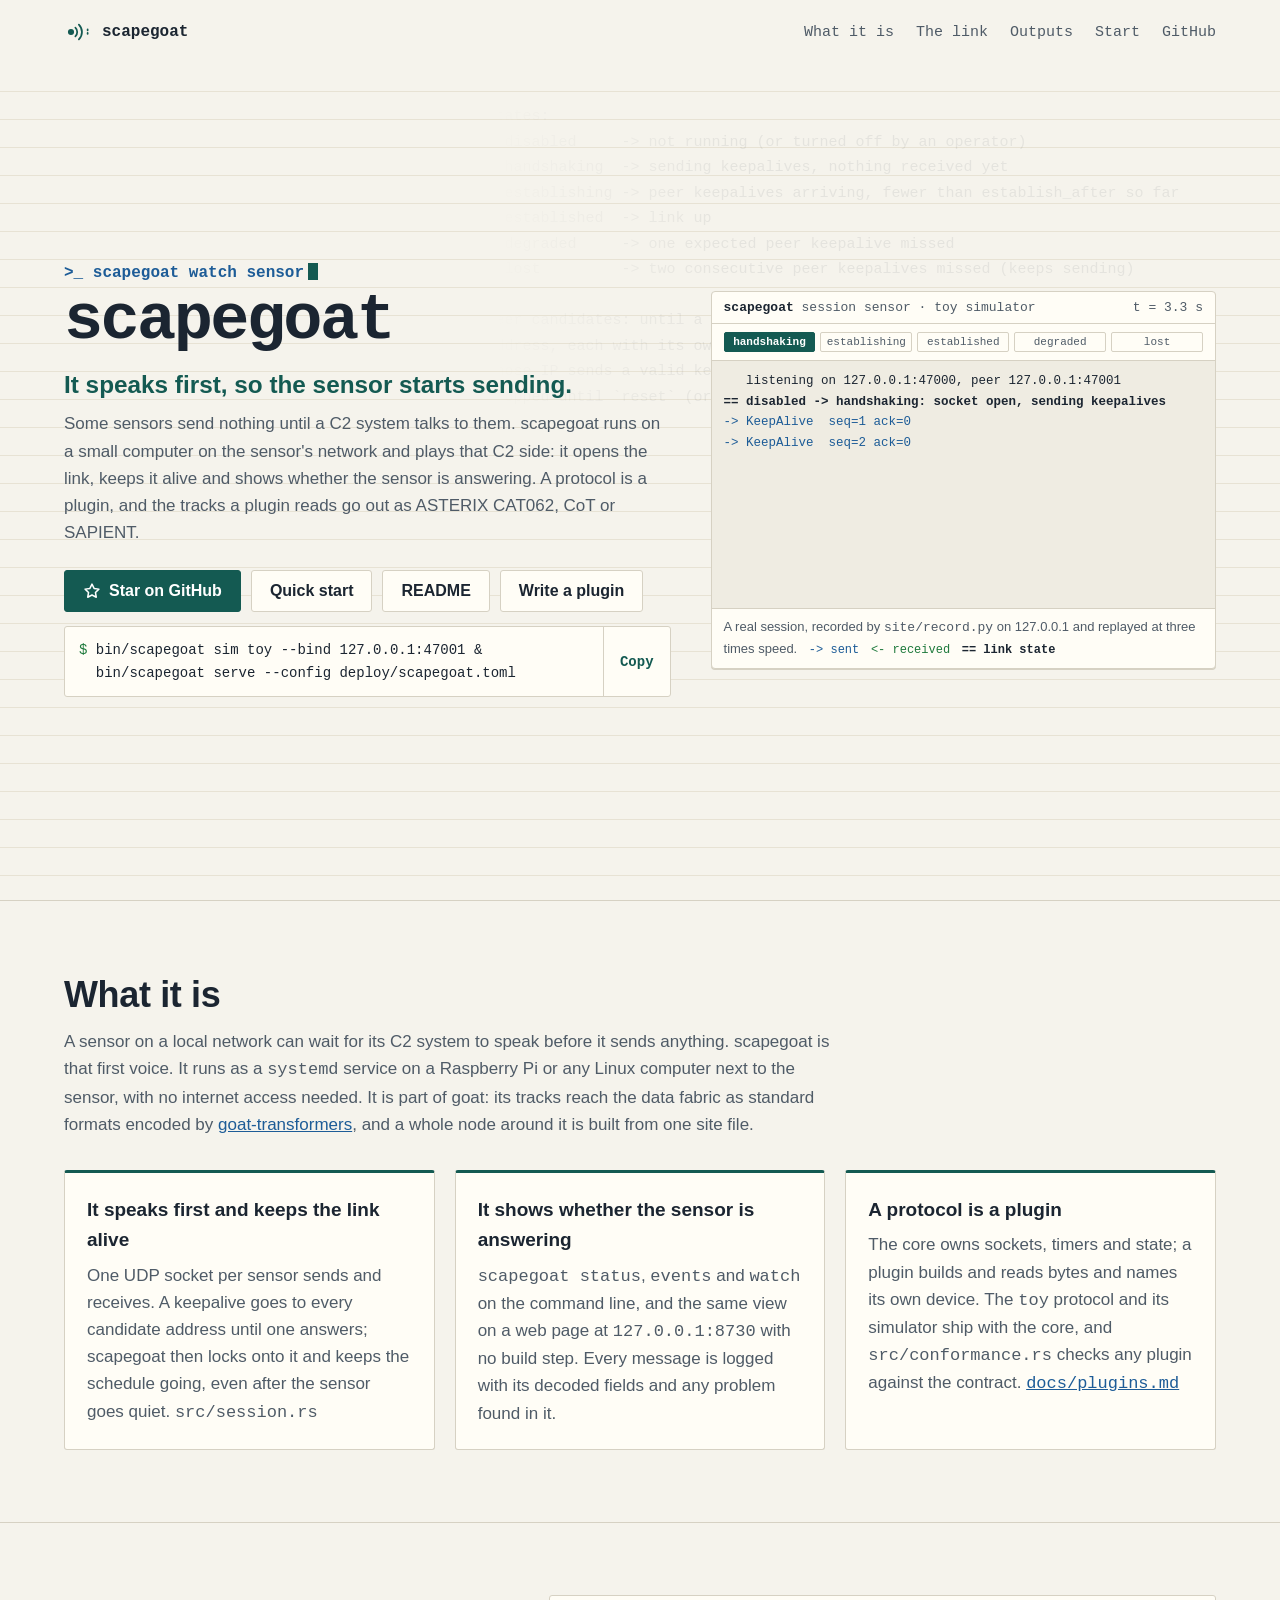
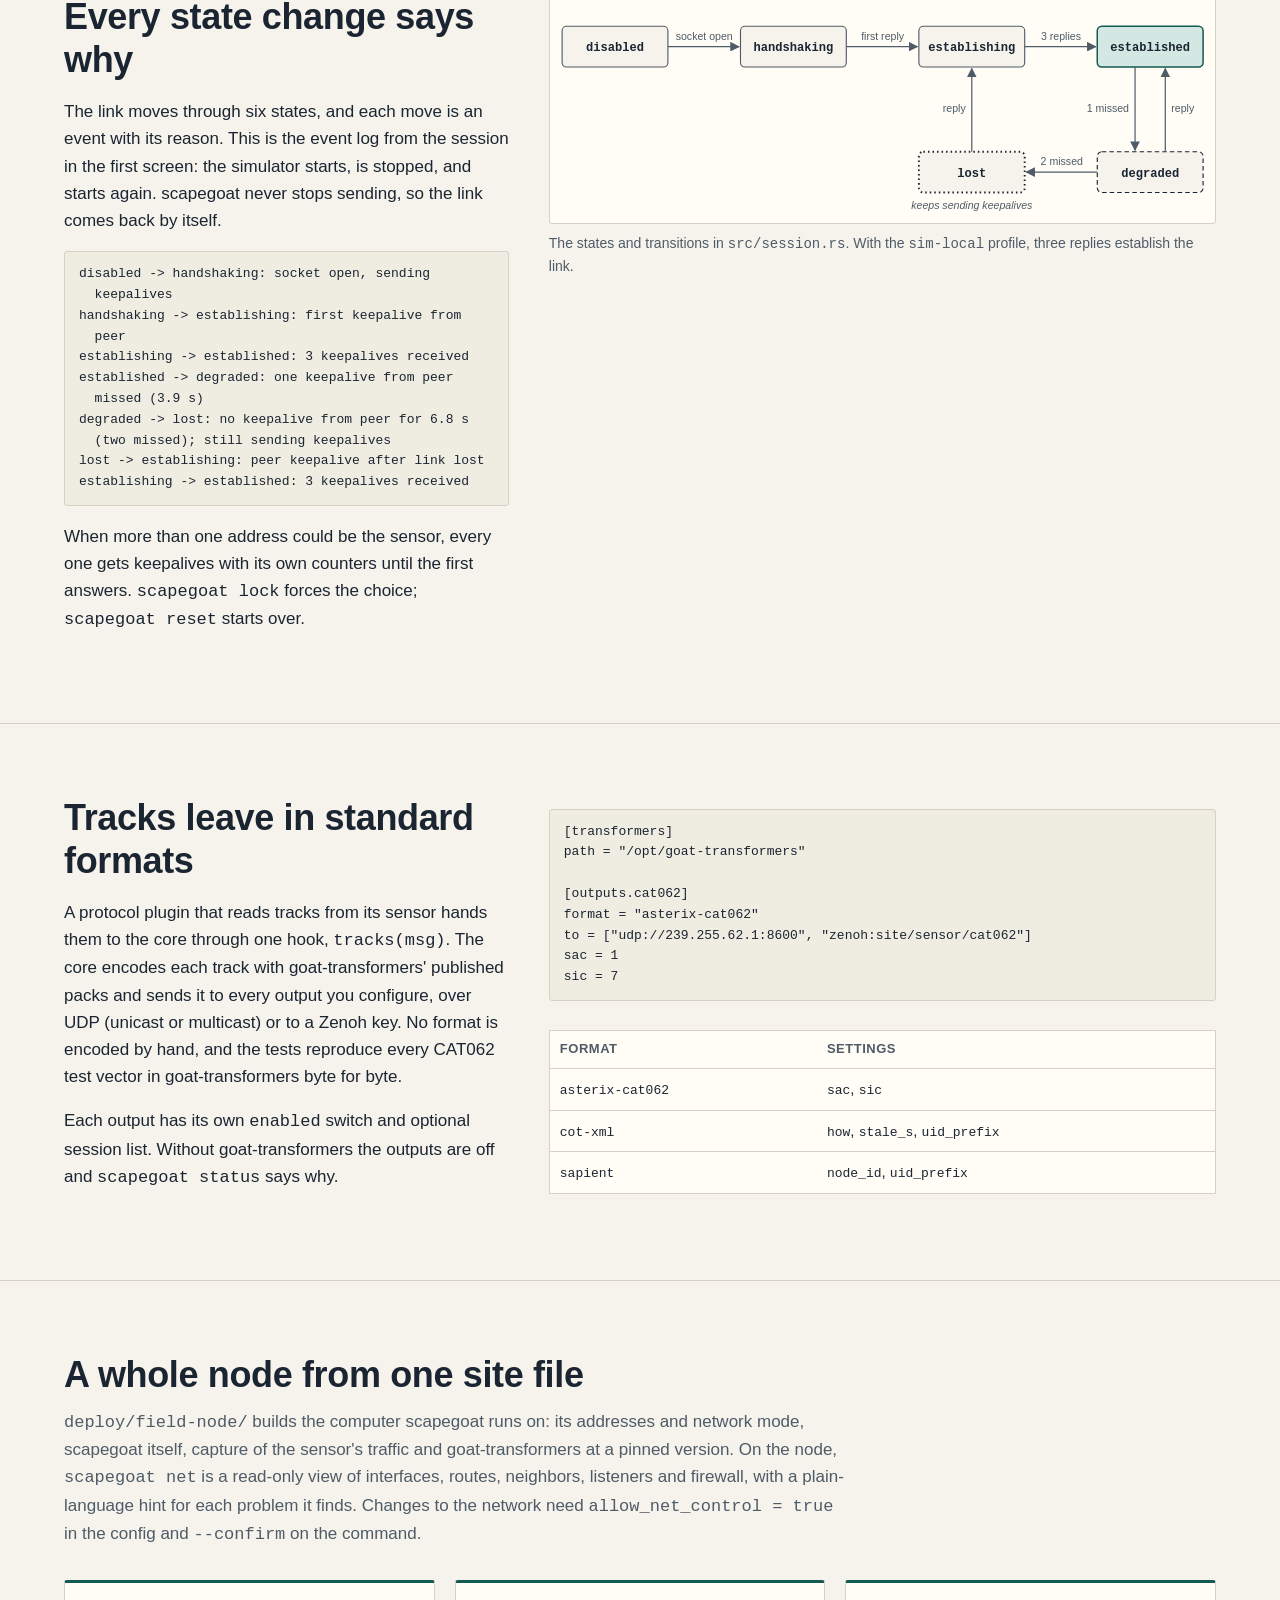
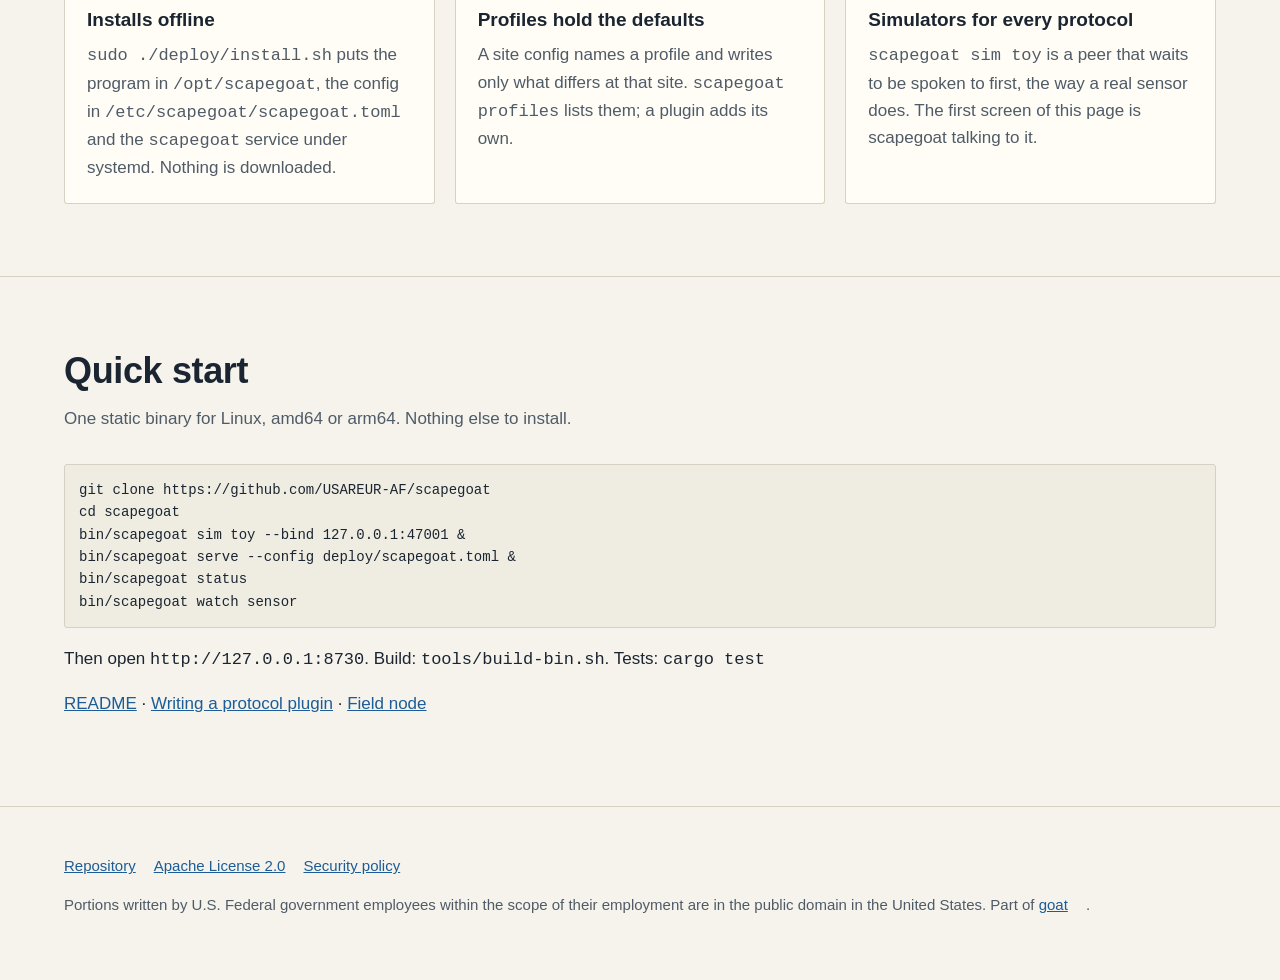
==== commit d26e73e3: "feat(rust)!: remove the Python tree; install, field node, docs and release use the binary The last s" ====
--- a/site/index.html
+++ b/site/index.html
@@ -45,7 +45,7 @@
         <a class="btn" href="https://github.com/USAREUR-AF/scapegoat#readme">README</a>
         <a class="btn" href="https://github.com/USAREUR-AF/scapegoat/blob/main/docs/plugins.md">Write a plugin</a>
       </div>
-      <div class="cmd"><pre data-box="command"><span class="ln"><span class="dollar">$ </span><code id="c-start">python3 <span class="w">-m</span> scapegoat sim toy <span class="w">--bind</span> <span class="w">127.0.0.1:47001</span> &amp; python3 <span class="w">-m</span> scapegoat serve <span class="w">--config</span> <span class="w">deploy/scapegoat.toml</span></code></span></pre><button class="copy" type="button" data-copy="c-start">Copy</button></div>
+      <div class="cmd"><pre data-box="command"><span class="ln"><span class="dollar">$ </span><code id="c-start">bin/scapegoat sim toy <span class="w">--bind</span> <span class="w">127.0.0.1:47001</span> &amp; bin/scapegoat serve <span class="w">--config</span> <span class="w">deploy/scapegoat.toml</span></code></span></pre><button class="copy" type="button" data-copy="c-start">Copy</button></div>
     </div>
 
     <div class="stage" role="img" aria-label="A recorded scapegoat session against the toy simulator, replayed. scapegoat sends keepalives with no answer, the simulator starts and answers, and the link goes from handshaking to establishing to established. The simulator is stopped: one missed keepalive makes the link degraded, a second makes it lost, and scapegoat keeps sending. The simulator starts again and the link is established again.">
@@ -72,9 +72,9 @@
     <h2>What it is</h2>
     <p class="sub">A sensor on a local network can wait for its C2 system to speak before it sends anything. scapegoat is that first voice. It runs as a <code>systemd</code> service on a Raspberry Pi or any Linux computer next to the sensor, with no internet access needed. It is part of goat: its tracks reach the data fabric as standard formats encoded by <a href="https://usareur-af.github.io/goat-transformers/">goat-transformers</a>, and a whole node around it is built from one site file.</p>
     <div class="cards">
-      <div class="card"><h3>It speaks first and keeps the link alive</h3><p>One UDP socket per sensor sends and receives. A keepalive goes to every candidate address until one answers; scapegoat then locks onto it and keeps the schedule going, even after the sensor goes quiet. <code>scapegoat/core/session.py</code></p></div>
+      <div class="card"><h3>It speaks first and keeps the link alive</h3><p>One UDP socket per sensor sends and receives. A keepalive goes to every candidate address until one answers; scapegoat then locks onto it and keeps the schedule going, even after the sensor goes quiet. <code>src/session.rs</code></p></div>
       <div class="card"><h3>It shows whether the sensor is answering</h3><p><code>scapegoat status</code>, <code>events</code> and <code>watch</code> on the command line, and the same view on a web page at <code>127.0.0.1:8730</code> with no build step. Every message is logged with its decoded fields and any problem found in it.</p></div>
-      <div class="card"><h3>A protocol is a plugin</h3><p>The core owns sockets, timers and state; a plugin builds and reads bytes and names its own device. The <code>toy</code> protocol and its simulator ship with the core, and <code>scapegoat/conformance</code> checks any plugin against the contract. <a href="https://github.com/USAREUR-AF/scapegoat/blob/main/docs/plugins.md"><code>docs/plugins.md</code></a></p></div>
+      <div class="card"><h3>A protocol is a plugin</h3><p>The core owns sockets, timers and state; a plugin builds and reads bytes and names its own device. The <code>toy</code> protocol and its simulator ship with the core, and <code>src/conformance.rs</code> checks any plugin against the contract. <a href="https://github.com/USAREUR-AF/scapegoat/blob/main/docs/plugins.md"><code>docs/plugins.md</code></a></p></div>
     </div>
   </div>
 </section>
@@ -105,7 +105,7 @@
         <path class="a" d="M558 206V96" marker-end="url(#ah)"/><text class="l e" x="550" y="154">reply</text>
         <text class="n" x="558" y="282">keeps sending keepalives</text>
       </svg>
-      <figcaption>The states and transitions in <code>scapegoat/core/session.py</code>. With the <code>sim-local</code> profile, three replies establish the link.</figcaption>
+      <figcaption>The states and transitions in <code>src/session.rs</code>. With the <code>sim-local</code> profile, three replies establish the link.</figcaption>
     </figure>
   </div>
 </section>
@@ -146,14 +146,14 @@
 <section class="band" id="start">
   <div class="wrap">
     <h2>Quick start</h2>
-    <p class="sub">Python 3.11 or newer on Linux or macOS. Nothing else to install.</p>
+    <p class="sub">One static binary for Linux, amd64 or arm64. Nothing else to install.</p>
     <pre class="block" data-box="command"><span class="ln">git clone <span class="w">https://github.com/USAREUR-AF/scapegoat</span>
 </span><span class="ln">cd <span class="w">scapegoat</span>
-</span><span class="ln">python3 -m scapegoat sim toy --bind 127.0.0.1:47001 &amp;
-</span><span class="ln">python3 -m scapegoat serve --config <span class="w">deploy/scapegoat.toml</span> &amp;
-</span><span class="ln">python3 -m scapegoat status
-</span><span class="ln">python3 -m scapegoat watch sensor</span></pre>
-    <p>Then open <code>http://127.0.0.1:8730</code>. Tests: <code>python3 -m unittest discover -s tests -t .</code></p>
+</span><span class="ln">bin/scapegoat sim toy --bind 127.0.0.1:47001 &amp;
+</span><span class="ln">bin/scapegoat serve --config <span class="w">deploy/scapegoat.toml</span> &amp;
+</span><span class="ln">bin/scapegoat status
+</span><span class="ln">bin/scapegoat watch sensor</span></pre>
+    <p>Then open <code>http://127.0.0.1:8730</code>. Build: <code>tools/build-bin.sh</code>. Tests: <code>cargo test</code></p>
     <p><a href="https://github.com/USAREUR-AF/scapegoat#readme">README</a> &middot; <a href="https://github.com/USAREUR-AF/scapegoat/blob/main/docs/plugins.md">Writing a protocol plugin</a> &middot; <a href="https://github.com/USAREUR-AF/scapegoat/blob/main/deploy/field-node/README.md">Field node</a></p>
   </div>
 </section>
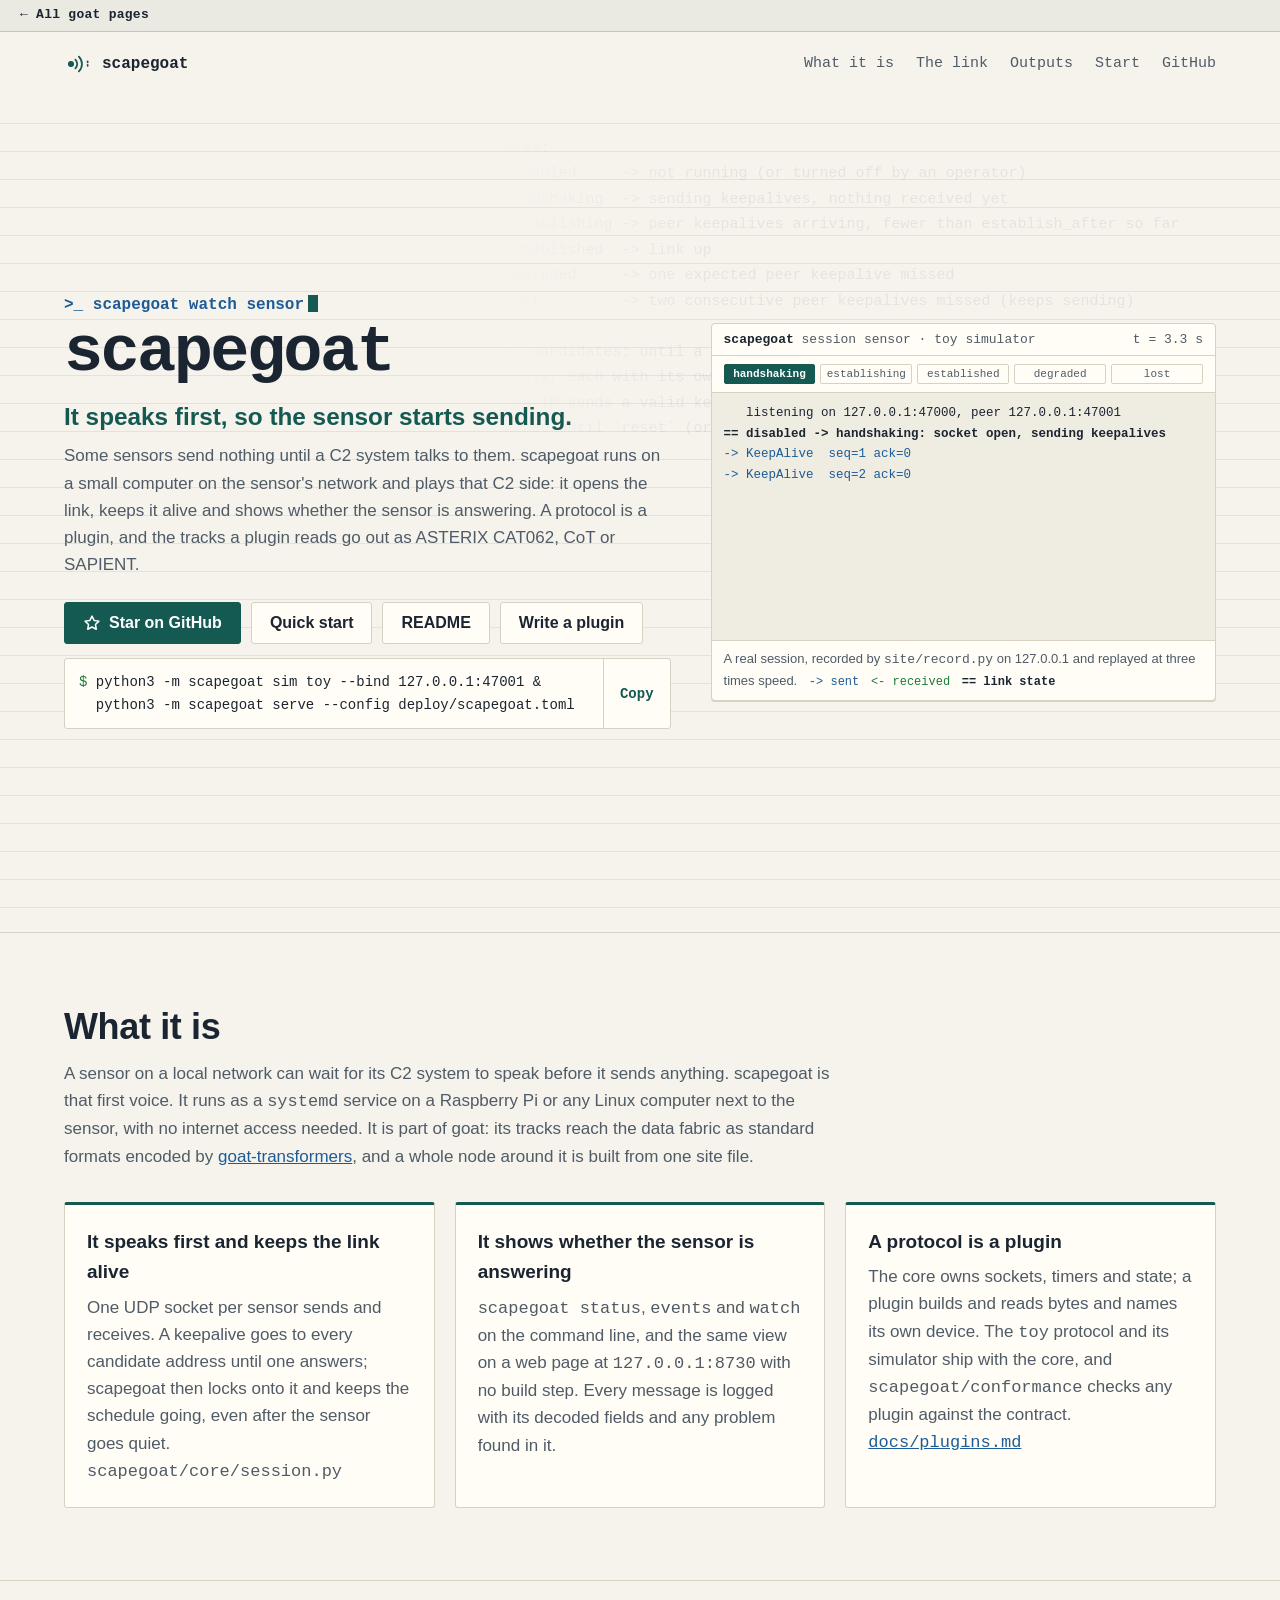
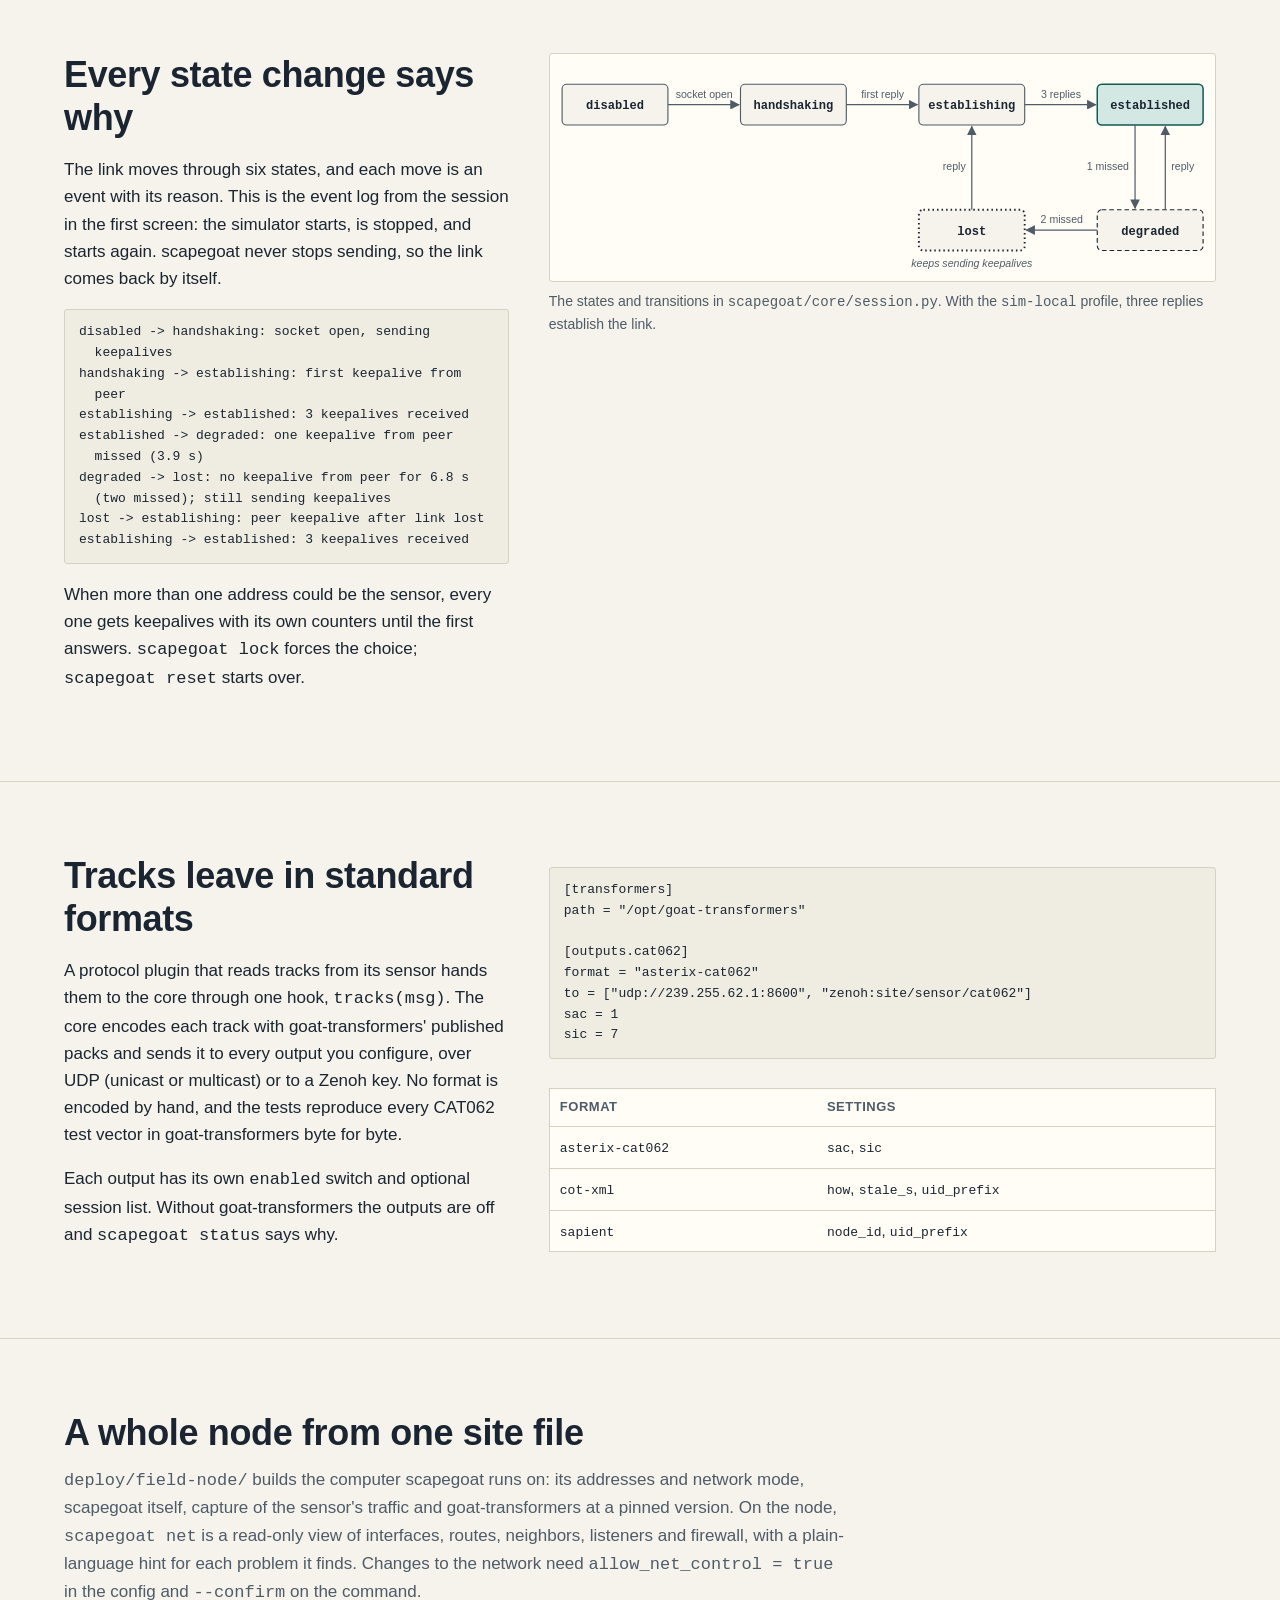
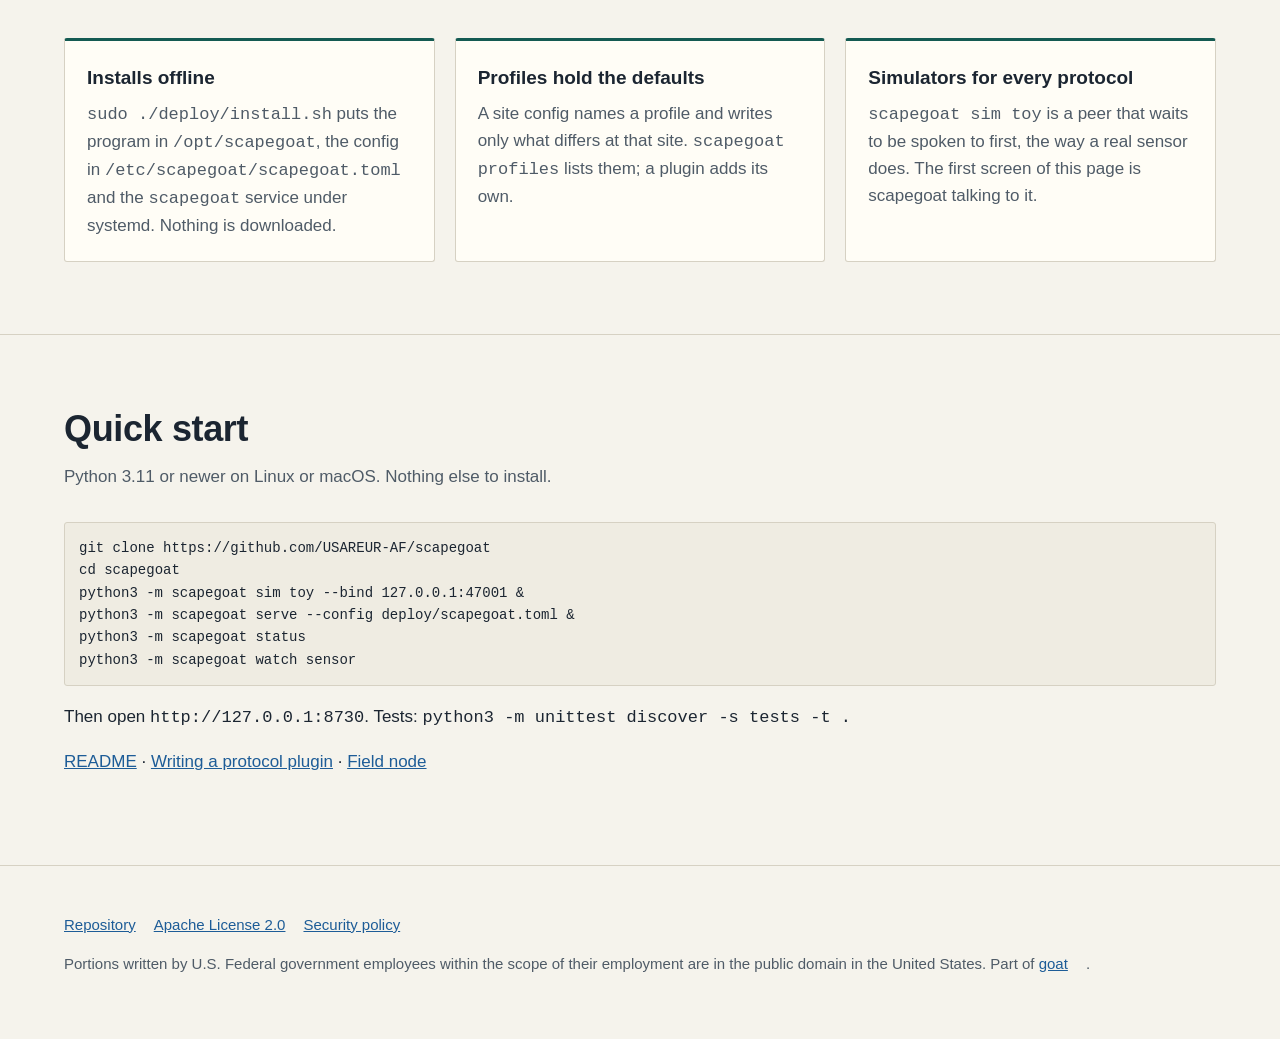
==== commit 0fb0b540: "docs(site): link back to the catalogue of all goat landing pages The page opens with the goat-tree s" ====
--- a/site/index.html
+++ b/site/index.html
@@ -7,8 +7,13 @@
 <meta name="description" content="scapegoat speaks first, so a sensor that waits for its C2 system starts sending. It keeps the link alive, shows whether the sensor is answering, and sends its tracks on as ASTERIX, CoT or SAPIENT.">
 <link rel="icon" href="assets/icon.svg" type="image/svg+xml">
 <link rel="stylesheet" href="assets/site.css">
+<style>/* goat-tree: the same strip on every goat landing page, back to the catalogue of them all */
+.goat-tree{font:600 13px/1.3 ui-monospace,"SF Mono",Menlo,Consolas,monospace;letter-spacing:.02em;padding:7px max(20px,env(safe-area-inset-left,0px));border-bottom:1px solid color-mix(in srgb,currentColor 18%,transparent);background:color-mix(in srgb,currentColor 5%,transparent)}
+.goat-tree a{color:inherit;text-decoration:none}.goat-tree a:hover,.goat-tree a:focus-visible{text-decoration:underline;text-underline-offset:3px}
+@media print{.goat-tree{display:none}}</style>
 </head>
 <body>
+<nav class="goat-tree" aria-label="goat pages"><a href="https://usareur-af.github.io/goatdocs/goat/pages/"><span aria-hidden="true">&larr;</span> All goat pages</a></nav>
 <div class="wrap">
   <header class="top">
     <a class="brand" href="#top"><img src="assets/icon.svg" width="28" height="28" alt="">scapegoat</a>
@@ -45,7 +50,7 @@
         <a class="btn" href="https://github.com/USAREUR-AF/scapegoat#readme">README</a>
         <a class="btn" href="https://github.com/USAREUR-AF/scapegoat/blob/main/docs/plugins.md">Write a plugin</a>
       </div>
-      <div class="cmd"><pre data-box="command"><span class="ln"><span class="dollar">$ </span><code id="c-start">bin/scapegoat sim toy <span class="w">--bind</span> <span class="w">127.0.0.1:47001</span> &amp; bin/scapegoat serve <span class="w">--config</span> <span class="w">deploy/scapegoat.toml</span></code></span></pre><button class="copy" type="button" data-copy="c-start">Copy</button></div>
+      <div class="cmd"><pre data-box="command"><span class="ln"><span class="dollar">$ </span><code id="c-start">python3 <span class="w">-m</span> scapegoat sim toy <span class="w">--bind</span> <span class="w">127.0.0.1:47001</span> &amp; python3 <span class="w">-m</span> scapegoat serve <span class="w">--config</span> <span class="w">deploy/scapegoat.toml</span></code></span></pre><button class="copy" type="button" data-copy="c-start">Copy</button></div>
     </div>
 
     <div class="stage" role="img" aria-label="A recorded scapegoat session against the toy simulator, replayed. scapegoat sends keepalives with no answer, the simulator starts and answers, and the link goes from handshaking to establishing to established. The simulator is stopped: one missed keepalive makes the link degraded, a second makes it lost, and scapegoat keeps sending. The simulator starts again and the link is established again.">
@@ -72,9 +77,9 @@
     <h2>What it is</h2>
     <p class="sub">A sensor on a local network can wait for its C2 system to speak before it sends anything. scapegoat is that first voice. It runs as a <code>systemd</code> service on a Raspberry Pi or any Linux computer next to the sensor, with no internet access needed. It is part of goat: its tracks reach the data fabric as standard formats encoded by <a href="https://usareur-af.github.io/goat-transformers/">goat-transformers</a>, and a whole node around it is built from one site file.</p>
     <div class="cards">
-      <div class="card"><h3>It speaks first and keeps the link alive</h3><p>One UDP socket per sensor sends and receives. A keepalive goes to every candidate address until one answers; scapegoat then locks onto it and keeps the schedule going, even after the sensor goes quiet. <code>src/session.rs</code></p></div>
+      <div class="card"><h3>It speaks first and keeps the link alive</h3><p>One UDP socket per sensor sends and receives. A keepalive goes to every candidate address until one answers; scapegoat then locks onto it and keeps the schedule going, even after the sensor goes quiet. <code>scapegoat/core/session.py</code></p></div>
       <div class="card"><h3>It shows whether the sensor is answering</h3><p><code>scapegoat status</code>, <code>events</code> and <code>watch</code> on the command line, and the same view on a web page at <code>127.0.0.1:8730</code> with no build step. Every message is logged with its decoded fields and any problem found in it.</p></div>
-      <div class="card"><h3>A protocol is a plugin</h3><p>The core owns sockets, timers and state; a plugin builds and reads bytes and names its own device. The <code>toy</code> protocol and its simulator ship with the core, and <code>src/conformance.rs</code> checks any plugin against the contract. <a href="https://github.com/USAREUR-AF/scapegoat/blob/main/docs/plugins.md"><code>docs/plugins.md</code></a></p></div>
+      <div class="card"><h3>A protocol is a plugin</h3><p>The core owns sockets, timers and state; a plugin builds and reads bytes and names its own device. The <code>toy</code> protocol and its simulator ship with the core, and <code>scapegoat/conformance</code> checks any plugin against the contract. <a href="https://github.com/USAREUR-AF/scapegoat/blob/main/docs/plugins.md"><code>docs/plugins.md</code></a></p></div>
     </div>
   </div>
 </section>
@@ -105,7 +110,7 @@
         <path class="a" d="M558 206V96" marker-end="url(#ah)"/><text class="l e" x="550" y="154">reply</text>
         <text class="n" x="558" y="282">keeps sending keepalives</text>
       </svg>
-      <figcaption>The states and transitions in <code>src/session.rs</code>. With the <code>sim-local</code> profile, three replies establish the link.</figcaption>
+      <figcaption>The states and transitions in <code>scapegoat/core/session.py</code>. With the <code>sim-local</code> profile, three replies establish the link.</figcaption>
     </figure>
   </div>
 </section>
@@ -146,14 +151,14 @@
 <section class="band" id="start">
   <div class="wrap">
     <h2>Quick start</h2>
-    <p class="sub">One static binary for Linux, amd64 or arm64. Nothing else to install.</p>
+    <p class="sub">Python 3.11 or newer on Linux or macOS. Nothing else to install.</p>
     <pre class="block" data-box="command"><span class="ln">git clone <span class="w">https://github.com/USAREUR-AF/scapegoat</span>
 </span><span class="ln">cd <span class="w">scapegoat</span>
-</span><span class="ln">bin/scapegoat sim toy --bind 127.0.0.1:47001 &amp;
-</span><span class="ln">bin/scapegoat serve --config <span class="w">deploy/scapegoat.toml</span> &amp;
-</span><span class="ln">bin/scapegoat status
-</span><span class="ln">bin/scapegoat watch sensor</span></pre>
-    <p>Then open <code>http://127.0.0.1:8730</code>. Build: <code>tools/build-bin.sh</code>. Tests: <code>cargo test</code></p>
+</span><span class="ln">python3 -m scapegoat sim toy --bind 127.0.0.1:47001 &amp;
+</span><span class="ln">python3 -m scapegoat serve --config <span class="w">deploy/scapegoat.toml</span> &amp;
+</span><span class="ln">python3 -m scapegoat status
+</span><span class="ln">python3 -m scapegoat watch sensor</span></pre>
+    <p>Then open <code>http://127.0.0.1:8730</code>. Tests: <code>python3 -m unittest discover -s tests -t .</code></p>
     <p><a href="https://github.com/USAREUR-AF/scapegoat#readme">README</a> &middot; <a href="https://github.com/USAREUR-AF/scapegoat/blob/main/docs/plugins.md">Writing a protocol plugin</a> &middot; <a href="https://github.com/USAREUR-AF/scapegoat/blob/main/deploy/field-node/README.md">Field node</a></p>
   </div>
 </section>
